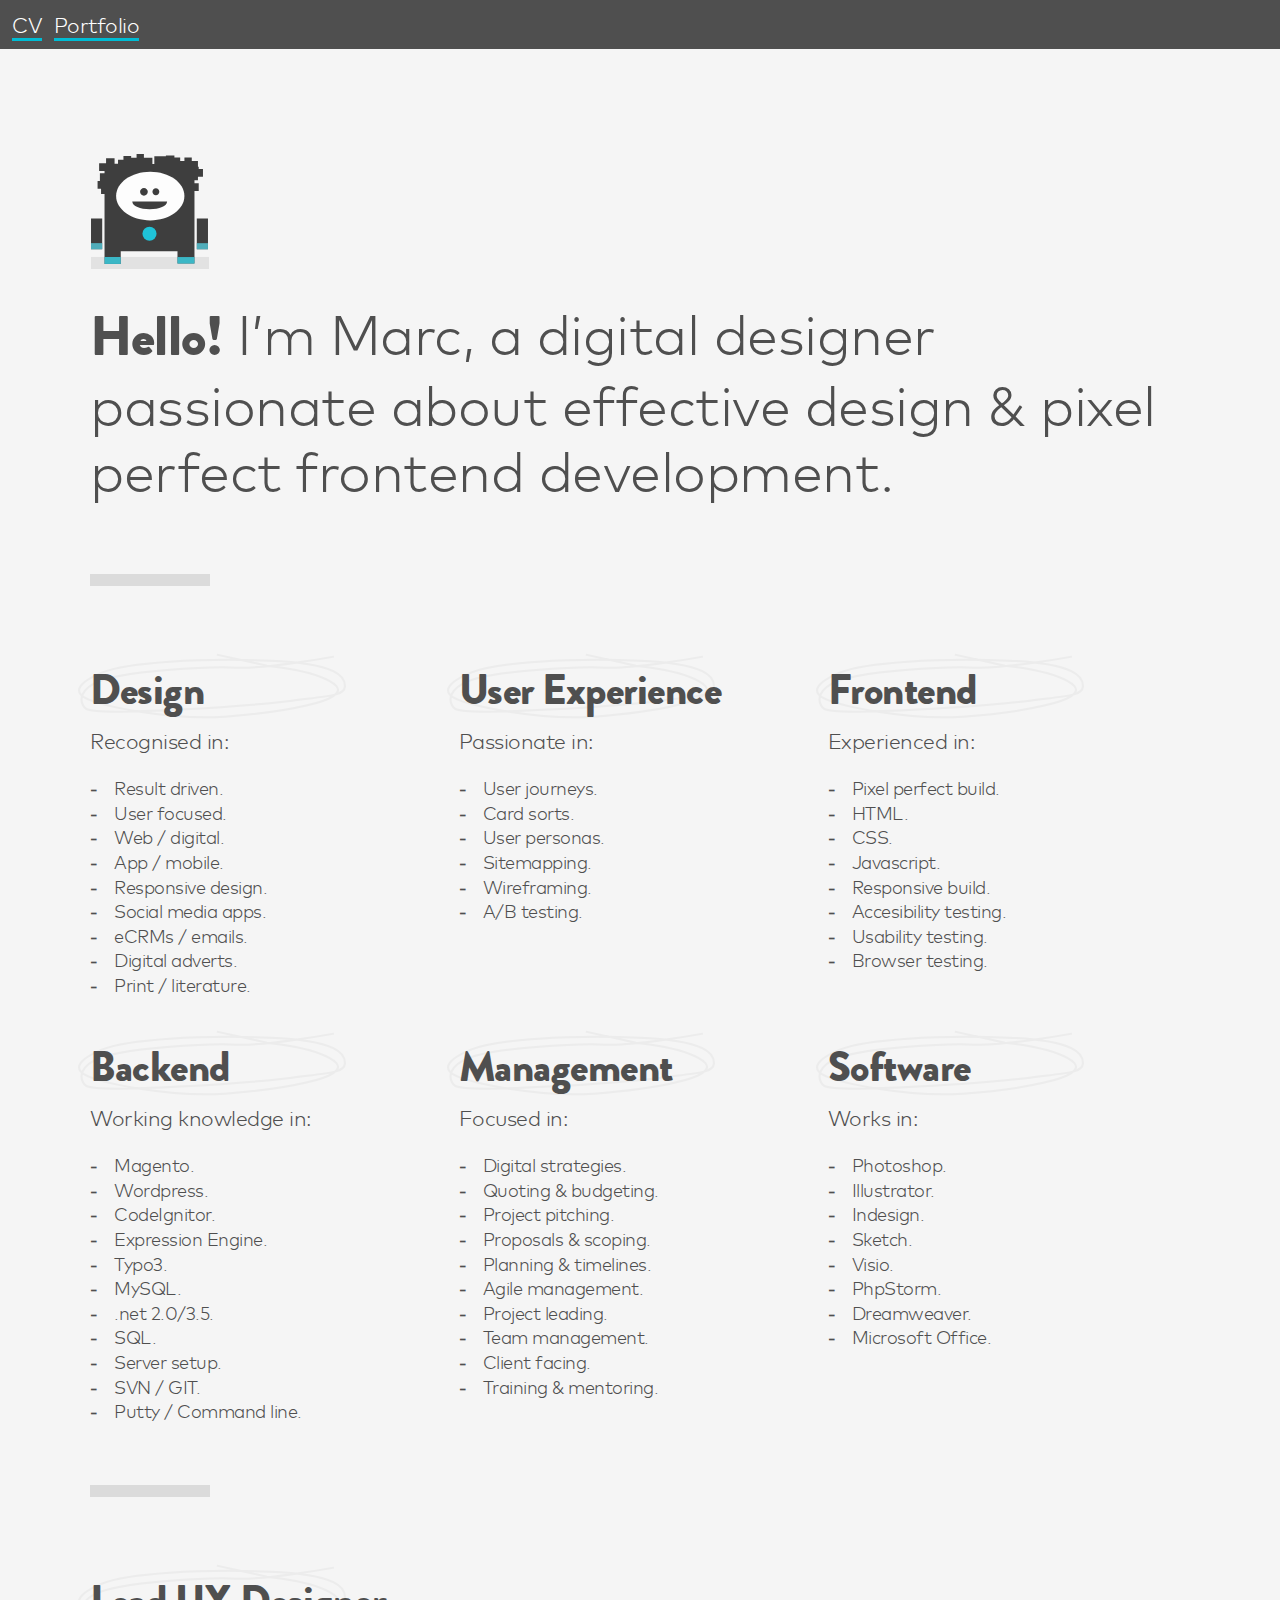
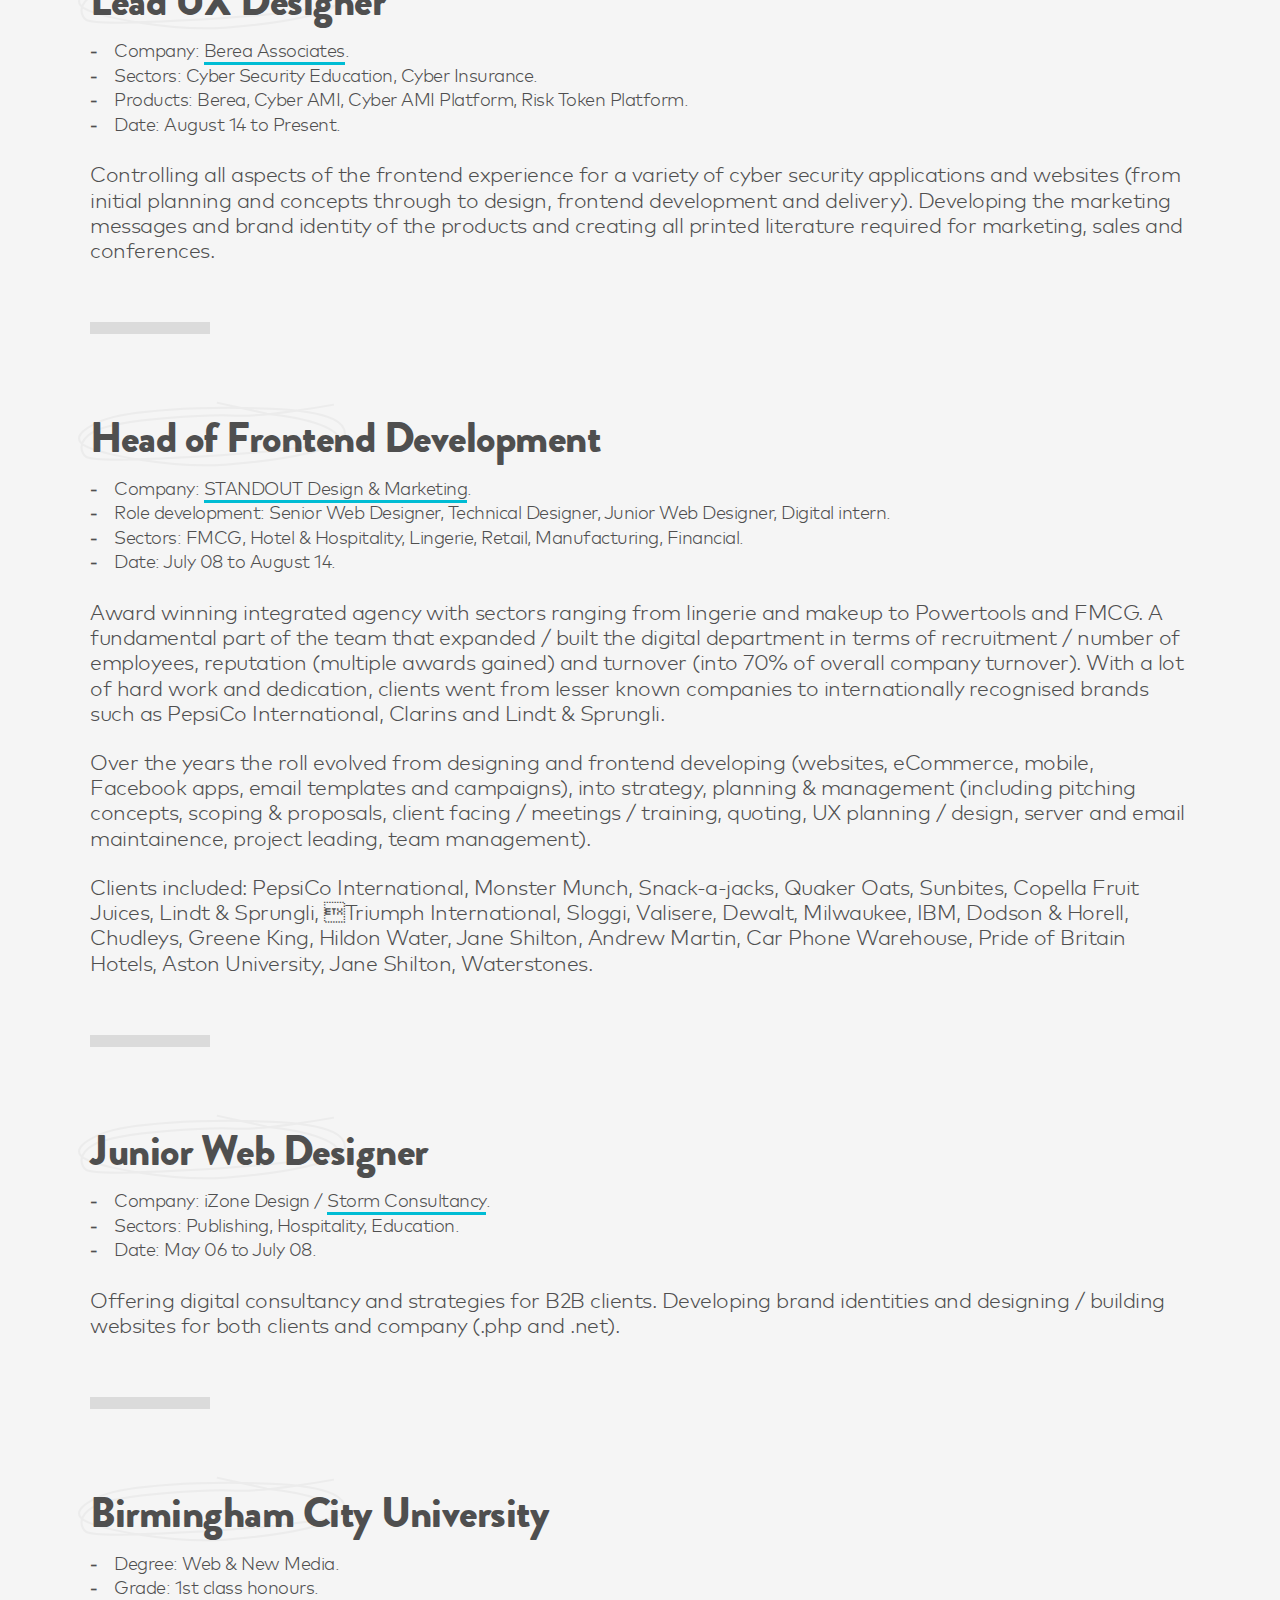
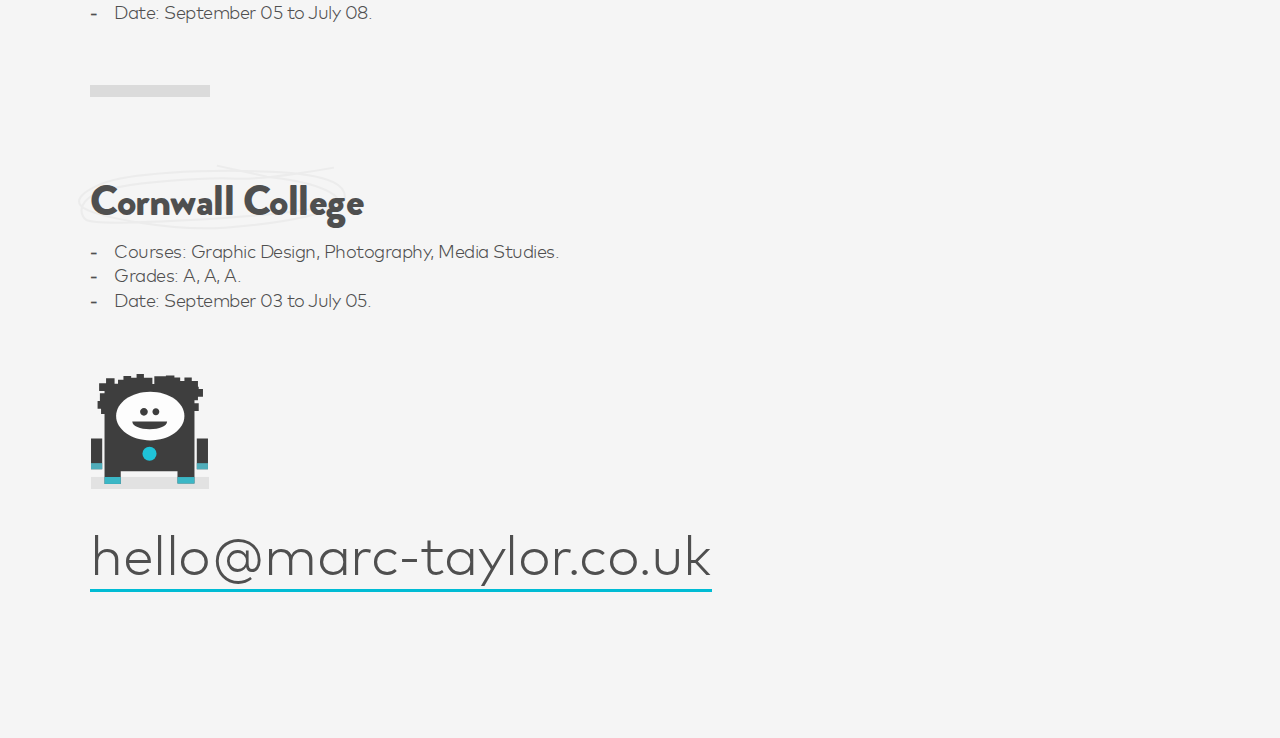
==== index.html @ 3a1df388 "update to styles and copy" ====
<!DOCTYPE html>
<html lang="en">
<head>
  <meta charset="utf-8" />
  <meta name="viewport" content="width=device-width, initial-scale=1" />
  <title>CV - Marc Taylor - Digital Designer</title>
  <meta name="author" content="Marc Taylor">
  <meta name="description" content="Hello! I’m Marc, a digital designer passionate about effective design &amp; pixel perfect frontend development." />
  <meta name="keywords" content="Digital Designer, Web Designer, UX Designer" />

  <meta property="og:type" content="website">
  <meta property="og:title" content="CV">
  <meta property="og:url" content="https://www.marc-taylor.co.uk">
  <meta property="og:site_name" content="Marc Taylor CV">
  <meta property="og:description" content="Hello! I’m Marc, a digital designer passionate about effective design &amp; pixel perfect frontend development.">
  <meta property="og:image" content="https://www.marc-taylor.co.uk/includes/images/icon-logo.svg">
  <link rel="canonical" href="https://www.marc-taylor.co.uk/"
  <link rel="icon" href="includes/images/favicon.png">
  <link href="includes/css/style.css?v002" rel="stylesheet">
</head>
<body>

<header>
  <ul>
    <li><a href="/">CV</a></li>
    <li><a href="/portfolio/">Portfolio</a></li>
  </ul>
</header>
<main>
<section type="intro" icon-type="logo">
  <strong>Hello!</strong> I’m Marc, a digital designer passionate about effective design &amp; pixel perfect frontend development.
</section>

<hr>

<section type="panel" prominence="3">
  <header icon-type="ring">
    <h1>Design</h1>
  </header>
  <p>Recognised in:</p>
  <ul>
    <li>Result driven.</li>
    <li>User focused.</li>
    <li>Web / digital.</li>
    <li>App / mobile.</li>
    <li>Responsive design.</li>
    <li>Social media apps.</li>
    <li>eCRMs / emails.</li>
    <li>Digital adverts.</li>
    <li>Print / literature.</li>
  </ul>
</section>

<section type="panel" prominence="3">
  <header icon-type="ring">
    <h1>User Experience</h1>
  </header>
  <p>Passionate in:</p>
  <ul>
    <li>User journeys.</li>
    <li>Card sorts.</li>
    <li>User personas.</li>
    <li>Sitemapping.</li>
    <li>Wireframing.</li>
    <li>A/B testing.</li>
  </ul>
</section>

<section type="panel" prominence="3">
  <header icon-type="ring">
    <h1>Frontend</h1>
  </header>
  <p>Experienced in:</p>
  <ul>
    <li>Pixel perfect build.</li>
    <li>HTML.</li>
    <li>CSS.</li>
    <li>Javascript.</li>
    <li>Responsive build.</li>
    <li>Accesibility testing.</li>
    <li>Usability testing.</li>
    <li>Browser testing.</li>
  </ul>
</section>

<section type="panel" prominence="3">
  <header icon-type="ring">
    <h1>Backend</h1>
  </header>
  <p>Working knowledge in:</p>
  <ul>
    <li>Magento.</li>
    <li>Wordpress.</li>
    <li>CodeIgnitor.</li>
    <li>Expression Engine.</li>
    <li>Typo3.</li>
    <li>MySQL.</li>
    <li>.net 2.0/3.5.</li>
    <li>SQL.</li>
    <li>Server setup.</li>
    <li>SVN / GIT.</li>
    <li>Putty / Command line.</li>
  </ul>
</section>

<section type="panel" prominence="3">
  <header icon-type="ring">
    <h1>Management</h1>
  </header>
  <p>Focused in:</p>
  <ul>
    <li>Digital strategies.</li>
    <li>Quoting &amp; budgeting.</li>
    <li>Project pitching.</li>
    <li>Proposals &amp; scoping.</li>
    <li>Planning &amp; timelines.</li>
    <li>Agile management.</li>
    <li>Project leading.</li>
    <li>Team management.</li>
    <li>Client facing.</li>
    <li>Training &amp; mentoring.</li>
  </ul>
</section>

<section type="panel" prominence="3">
  <header icon-type="ring">
    <h1>Software</h1>
  </header>
  <p>Works in:</p>
  <ul>
    <li>Photoshop.</li>
    <li>Illustrator.</li>
    <li>Indesign.</li>
    <li>Sketch.</li>
    <li>Visio.</li>
    <li>PhpStorm.</li>
    <li>Dreamweaver.</li>
    <li>Microsoft Office.</li>
  </ul>
</section>

<hr>

<section type="block" print="page-break">
  <header icon-type="ring">
    <h1>Lead UX Designer</h1>
  </header>
  <ul>
    <li>Company: <a href="http://www.berea.eu" target="_blank" rel="nofollow">Berea Associates</a>.</li>
    <li>Sectors: Cyber Security Education, Cyber Insurance.</li>
    <li>Products: Berea, Cyber AMI, Cyber AMI Platform, Risk Token Platform.</li>
    <li>Date: August 14 to Present.</li>
  </ul>
  <p>
    Controlling all aspects of the frontend experience for a variety of cyber security applications and websites
    (from initial planning and concepts through to design, frontend development and delivery). Developing the marketing
    messages and brand identity of the products and creating all printed literature required for marketing, sales
    and conferences.
  </p>
</section>

<hr>

<section type="block">
  <header icon-type="ring">
    <h1>Head of Frontend Development</h1>
  </header>
  <ul>
    <li>Company: <a href="http://www.standoutuk.com" target="_blank" rel="nofollow">STANDOUT Design &amp; Marketing</a>.</li>
    <li>Role development: Senior Web Designer, Technical Designer, Junior Web Designer, Digital intern.</li>
    <li>Sectors: FMCG, Hotel &amp; Hospitality, Lingerie, Retail, Manufacturing, Financial.</li>
    <li>Date: July 08 to August 14.</li>
  </ul>
  <p>
    Award winning integrated agency with sectors ranging from lingerie and makeup to Powertools and FMCG.
    A fundamental part of the team that expanded / built the digital department in terms of recruitment / number of
    employees, reputation (multiple awards gained) and turnover (into 70% of overall company turnover).
    With a lot of hard work and dedication, clients went from lesser known companies to internationally recognised
    brands such as PepsiCo International, Clarins and Lindt &amp; Sprungli.
  </p>
  <p>
    Over the years the roll evolved from designing and frontend developing (websites, eCommerce,
    mobile, Facebook apps, email templates and campaigns), into strategy, planning &amp; management (including
    pitching concepts, scoping &amp; proposals, client facing / meetings / training, quoting, UX planning / design,
    server and email maintainence, project leading, team management).
  </p>
  <p>
    Clients included: PepsiCo International, Monster Munch, Snack-a-jacks, Quaker Oats, Sunbites,
    Copella Fruit Juices,  Lindt &amp; Sprungli, Triumph International, Sloggi, Valisere, Dewalt, Milwaukee,
    IBM, Dodson &amp; Horell, Chudleys, Greene King, Hildon Water, Jane Shilton, Andrew Martin, Car&nbsp;Phone Warehouse,
    Pride of Britain Hotels, Aston University, Jane Shilton, Waterstones.
  </p>
</section>

<hr>

<section type="block">
  <header icon-type="ring">
    <h1>Junior Web Designer</h1>
  </header>
  <ul>
    <li>Company: iZone Design / <a href="http://www.stormconsultancy.co.uk" target="_blank" rel="nofollow">Storm Consultancy</a>.</li>
    <li>Sectors: Publishing, Hospitality, Education.</li>
    <li>Date: May 06 to July 08.</li>
  </ul>
  <p>
    Offering digital consultancy and strategies for B2B clients. Developing brand identities
    and designing / building websites for both clients and company (.php and .net).
  </p>
</section>

<hr>

<section type="block">
  <header icon-type="ring">
    <h1>Birmingham City University</h1>
  </header>
  <ul>
    <li>Degree: Web &amp; New Media.</li>
    <li>Grade: 1st class honours.</li>
    <li>Date: September 05 to July 08.</li>
  </ul>
</section>

<hr>

<section type="block">
  <header icon-type="ring">
    <h1>Cornwall College</h1>
  </header>
  <ul>
    <li>Courses: Graphic Design, Photography, Media Studies.</li>
    <li>Grades:  A, A, A.</li>
    <li>Date: September 03 to July 05.</li>
  </ul>
</section>

<footer icon-type="logo">
  <ul>
    <li><a href="mailto:hello@marc-taylor.co.uk?subject=Hello">hello@marc-taylor.co.uk</a></li>
  </ul>
</footer>

</main>
</body>
</html>
---- includes/css/style.css ----
/*fonts*/
@font-face {
  font-family: 'mt001';
  src: url('../fonts/mt001-webfont.eot');
  src: url('../fonts/mt001-webfont.eot?#iefix') format('embedded-opentype'),
  url('../fonts/mt001-webfont.woff2') format('woff2'),
  url('../fonts/mt001-webfont.woff') format('woff'),
  url('../fonts/mt001-webfont.ttf') format('truetype'),
  url('../fonts/mt001-webfont.svg#ef_001regular') format('svg');
  font-weight: normal;
  font-style: normal;
}
@font-face {
  font-family: 'mt002';
  src: url('../fonts/mt002-webfont.eot');
  src: url('../fonts/mt002-webfont.eot?#iefix') format('embedded-opentype'),
  url('../fonts/mt002-webfont.woff2') format('woff2'),
  url('../fonts/mt002-webfont.woff') format('woff'),
  url('../fonts/mt002-webfont.ttf') format('truetype'),
  url('../fonts/mt002-webfont.svg#ef_001regular') format('svg');
  font-weight: normal;
  font-style: normal;
}


/*generic*/
  * {
    padding: 0;
    margin: 0;
    box-sizing: border-box;
    line-height: 120%;
  }
  body {
    font-size: 21px;
    background: #f5f5f5;
    color: #4f4f4f;
    margin: 0 auto;
    font-family: 'mt001';
    letter-spacing: -0.5px;
    line-height: 1.2;
  }
  h1, strong {
    font-family: 'mt002';
    font-weight: normal;
  }
/*structure*/
  body > header {
    background-color: #4f4f4f;
    width: 100%;
    position: fixed;
    top: 0;
    padding: 12px;
  }
  body > header ul {
    list-style: none;
  }
  body > header > ul > li {
    display: inline-block;
    padding-right: 6px;
  }
  body > header > ul > li a {
    color: #fff;
  }
  main {
    margin: 12% auto 12% auto;
    max-width: 1500px;
    padding-left: 90px;
    padding-right: 72px;
  }
  [type="intro"], footer {
    font-size: 75px;
    display: block;
  }
  [type="intro"] {
    padding-bottom: 36px;
  }
  footer ul {
    list-style: none;
  }
  section p, section ul {
    padding-bottom: 24px;
  }
  section ul {
    list-style: none;
    font-size: 18px;
  }
  section li {
    padding: 0 0 3px 24px;
  }
  section li:before {
    content: "-";
    color: #4f4f4f;
    font-weight: 700;
    text-indent: -24px;
    display: inline-block;
  }
  section header h1 {
    margin-bottom: 12px;
  }
  [type="block"] {
    max-width: 1100px;
    display: block;
    margin-bottom: 36px;
  }
  [type="panel"] {
    display: inline-block;
    vertical-align: top;
    margin-right: 18px;
  }
  [type="panel"] picture {
    padding: 12px;
    background: rgba(255,255,255,0.34);
    display: block;
    margin-bottom: 18px;
  }
  [type="panel"] picture img {
    max-width: 100%;
  }
  a {
    color: #4f4f4f;
    text-decoration: none;
    border-bottom: 3px solid #00bcd4;
  }
  hr {
    content: "";
    display: block;
    width: 120px;
    height: 12px;
    background: #dbdbdb;
    margin-top: 36px;
    margin-bottom: 60px;
    border: 0;
  }
/*icons*/
  [icon-type="logo"]::before {
    background: url('../images/icon-logo.svg') 0% 50% / 100% 100% no-repeat;
    content: "";
    display: block;
    width: 120px;
    height: 115px;
    margin-bottom: 30px;
  }
  [icon-type="ring"]::before {
    background: url('../images/icon-ring.svg') 0% 50% / 100% 100% no-repeat;
    content: "";
    display: block;
    width: 280px;
    height: 76px;
    margin-bottom: -56px;
    margin-left: -20px;
    opacity: 0.34;
    position: relative;
    z-index: -1;
  }
  [prominence="2"] {
    width: calc(49% - 18px);
  }
  [prominence="3"] {
    width: calc(32.5% - 18px);
  }
/*responsive*/
  @media only screen and (max-width: 1500px) {
    [type="intro"], footer {
      font-size: 55px;
    }
  }
  @media only screen and (max-width: 1200px) {
    [prominence="3"] {
      width: calc(49% - 18px);
    }
  }
  @media only screen and (max-width: 850px) {
    body {
      font-size: 18px;
    }
    [prominence="2"],
    [prominence="3"] {
      width: 100%;
    }
    [type="intro"], footer, section header h1 {
      font-size: 36px;
    }
    [type="panel"] {
      margin-right: 0px;
    }
  }
  @media only screen and (max-width: 480px) {
    main {
      padding-left: 15px;
      padding-right: 15px;
      padding-top: 15%;
    }
    body, section ul, footer ul {
      font-size: 15px;
    }
    [type="intro"], footer, section header h1 {
      font-size: 21px;
    }
    hr {
      margin-top: 0px;
      margin-bottom: 36px;
    }
  }
/*print*/
  @media only print {
    body {
      font-size: 12px;
    }
    body > header {
      display: none;
    }
    [type="intro"], footer {
      font-size: 27px;
      display: block;
    }
    [type="intro"] {
      padding-bottom: 15px;
    }
    section header h1 {
      margin-bottom: 6px;
    }
    section p, section ul {
      margin-bottom: 6px;
      padding-bottom: 0px;
      font-size: 12px;
    }
    hr {
      display: block;
      width: 60px;
      height: 6px;
      margin-top: 6px;
      margin-bottom: 12px;
    }
    [type="panel"] {
      width: calc(32.5% - 18px);
    }
    [type="block"] {
      padding-bottom: 6px;
      margin: 0px;
    }
    section {
      padding: 0px;
      margin: 0px;
    }
    [icon-type="logo"]::before {
      width: 60px;
      height: 57px;
      margin-bottom: 15px;
    }
    [icon-type="ring"]::before {
      width: 120px;
      height: 35px;
      margin-bottom: -26px;
      margin-left: -10px;
    }
    [print="page-break"] {
      page-break-after: always;
    }
  }
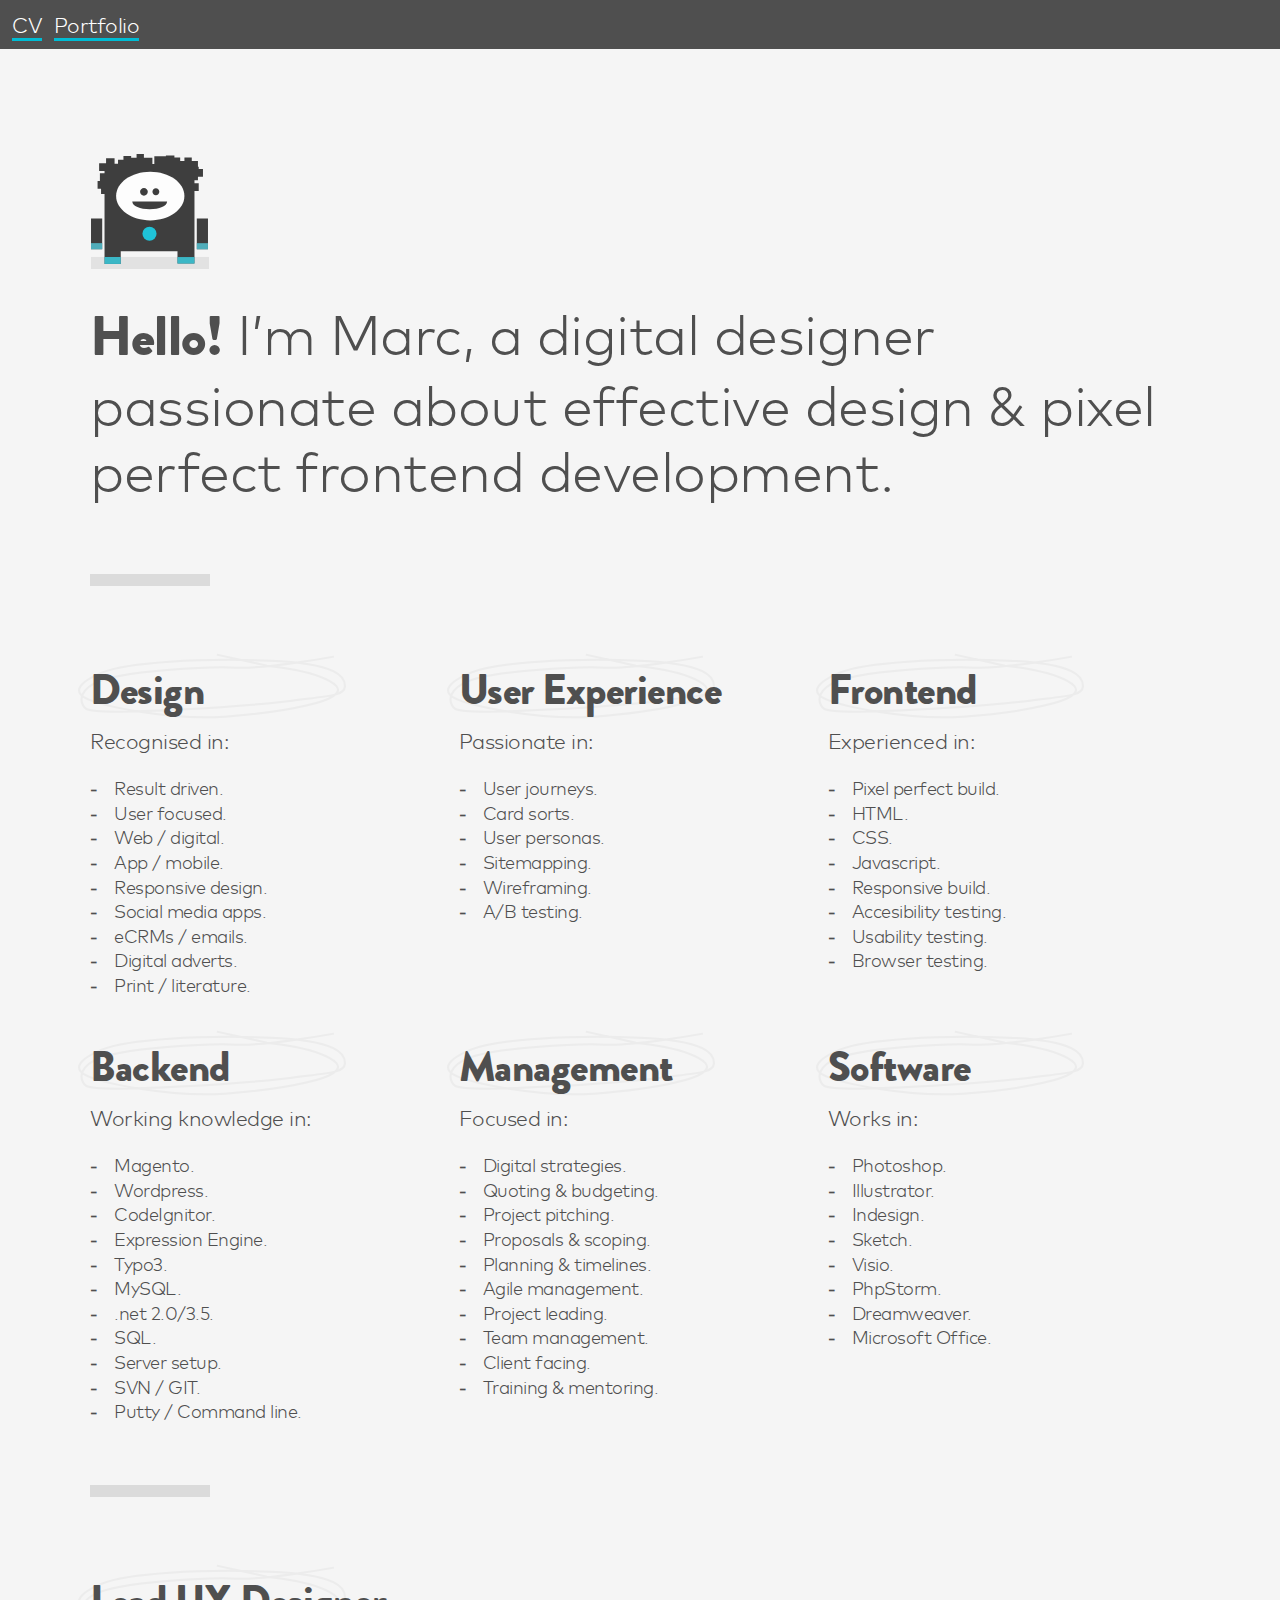
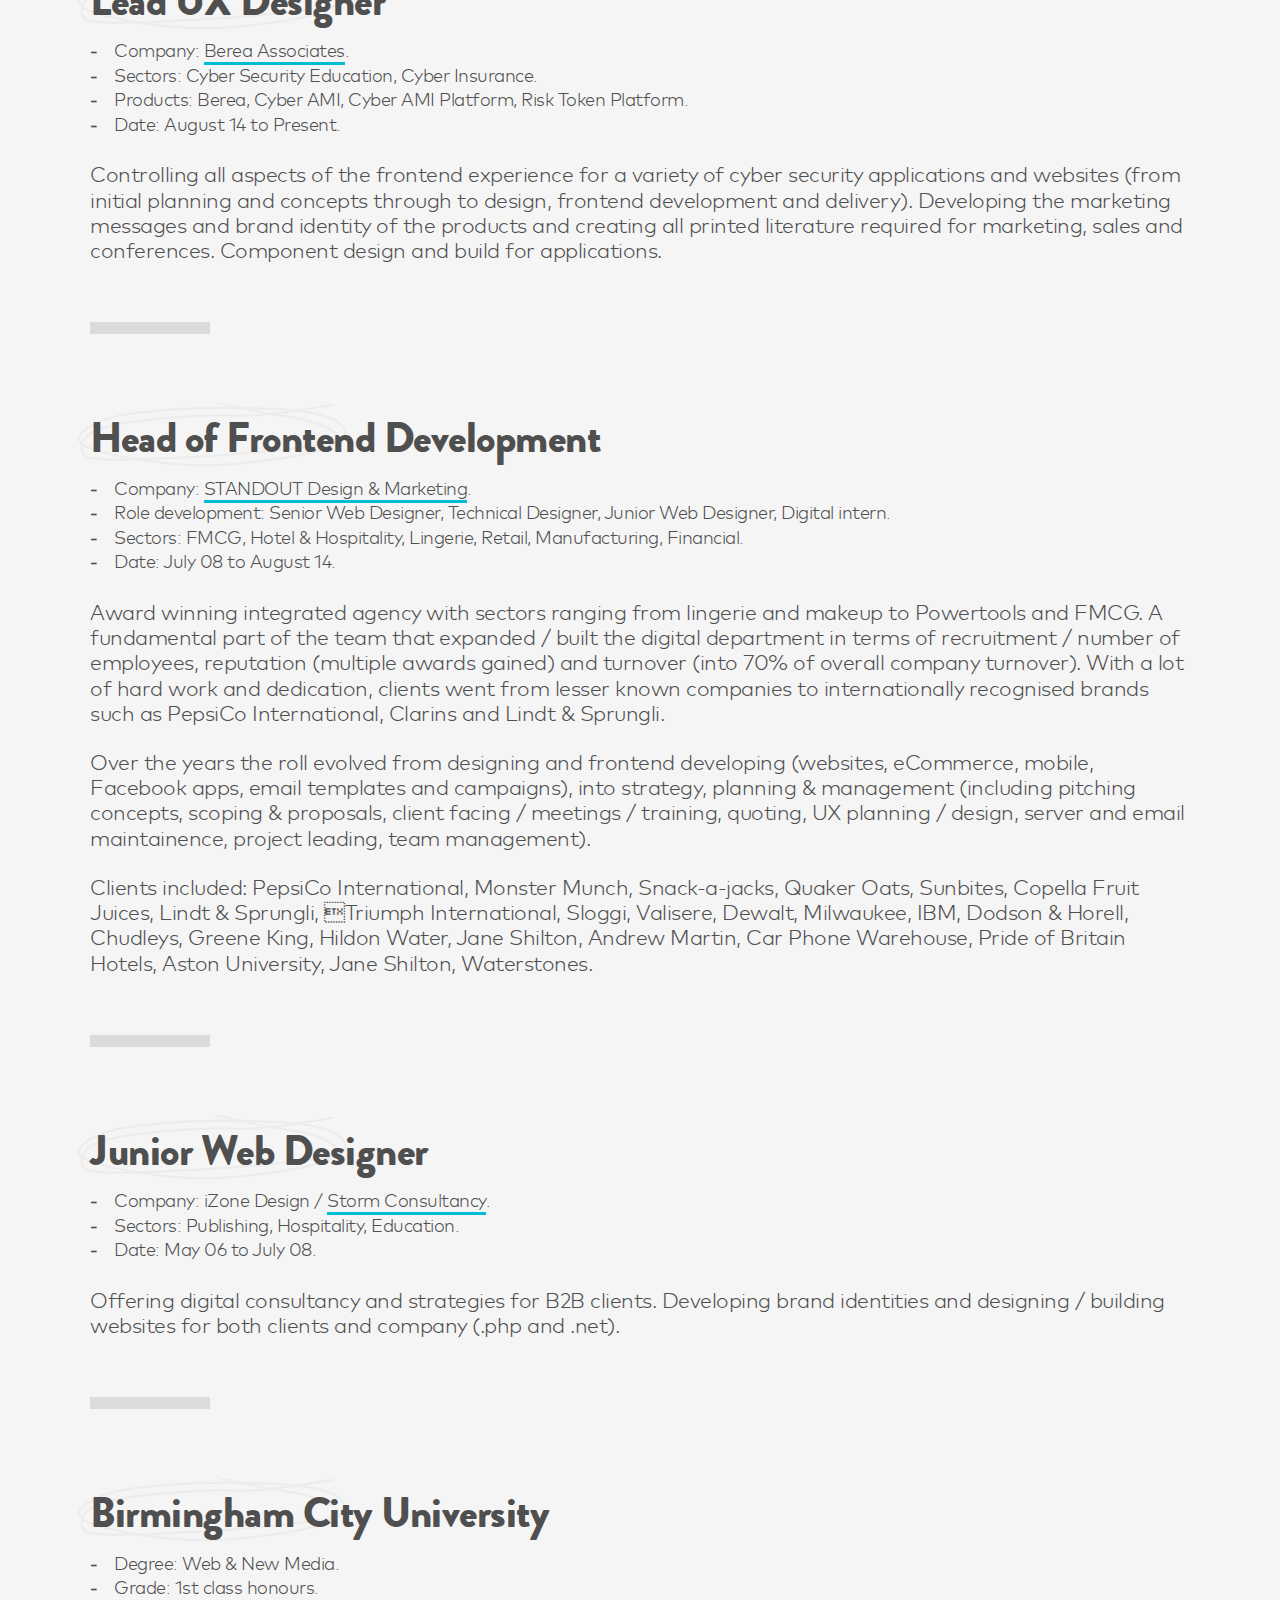
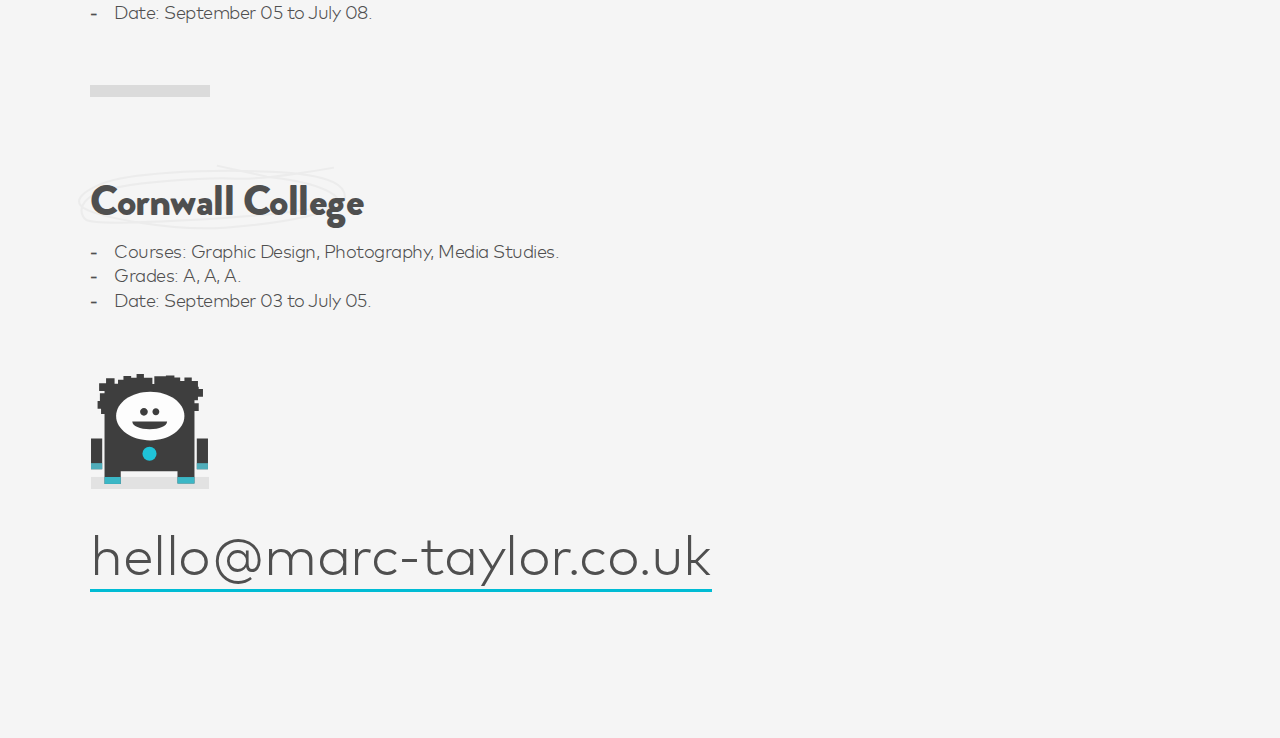
==== commit 75353b3b: "update styles" ====
--- a/index.html
+++ b/index.html
@@ -16,7 +16,7 @@
   <meta property="og:image" content="https://www.marc-taylor.co.uk/includes/images/icon-logo.svg">
   <link rel="canonical" href="https://www.marc-taylor.co.uk/"
   <link rel="icon" href="includes/images/favicon.png">
-  <link href="includes/css/style.css?v002" rel="stylesheet">
+  <link href="includes/css/style.css?v003" rel="stylesheet">
 </head>
 <body>
 
@@ -155,7 +155,7 @@
     Controlling all aspects of the frontend experience for a variety of cyber security applications and websites
     (from initial planning and concepts through to design, frontend development and delivery). Developing the marketing
     messages and brand identity of the products and creating all printed literature required for marketing, sales
-    and conferences.
+    and conferences. Component design and build for applications.
   </p>
 </section>
 
--- a/includes/css/style.css
+++ b/includes/css/style.css
@@ -183,11 +183,15 @@
     [type="panel"] {
       margin-right: 0px;
     }
+    main {
+      padding-left: 12%;
+      padding-right: 12%;
+    }
   }
   @media only screen and (max-width: 480px) {
     main {
-      padding-left: 15px;
-      padding-right: 15px;
+     /* padding-left: 15px;
+      padding-right: 15px;*/
       padding-top: 15%;
     }
     body, section ul, footer ul {
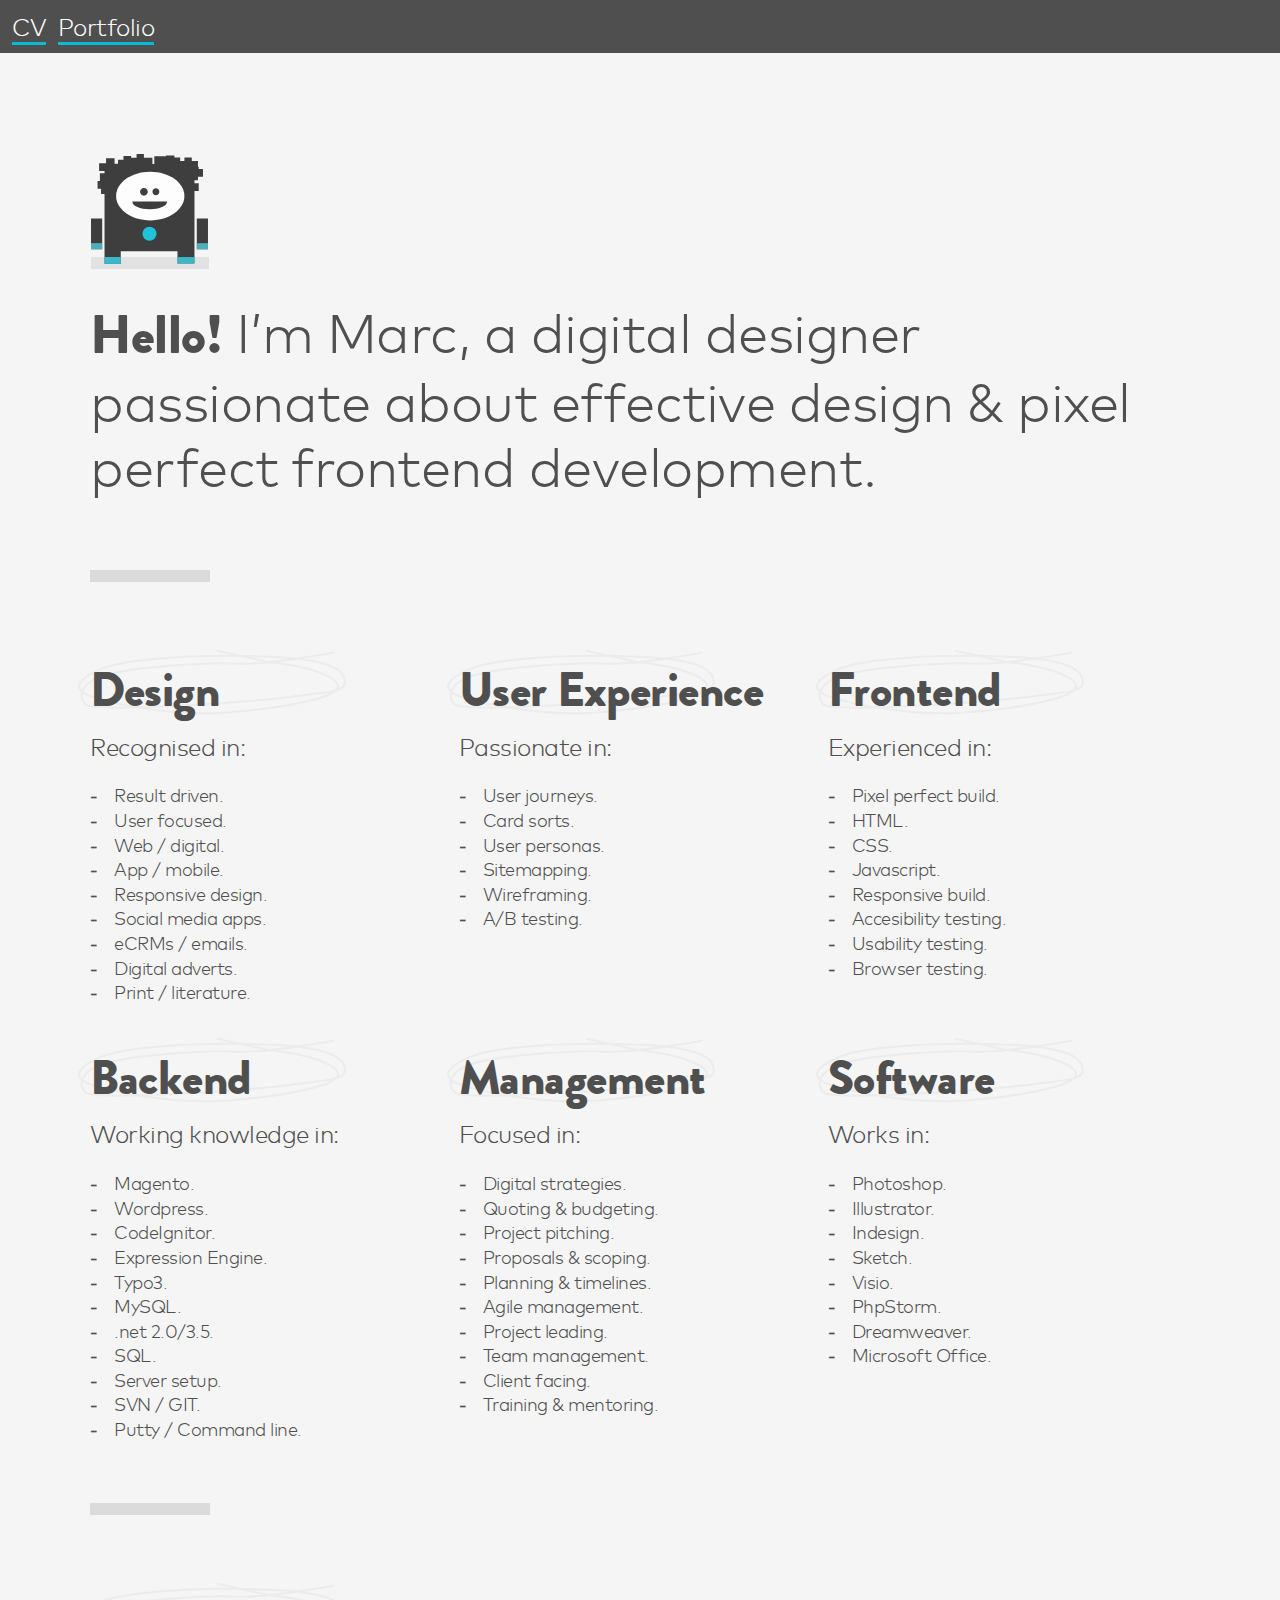
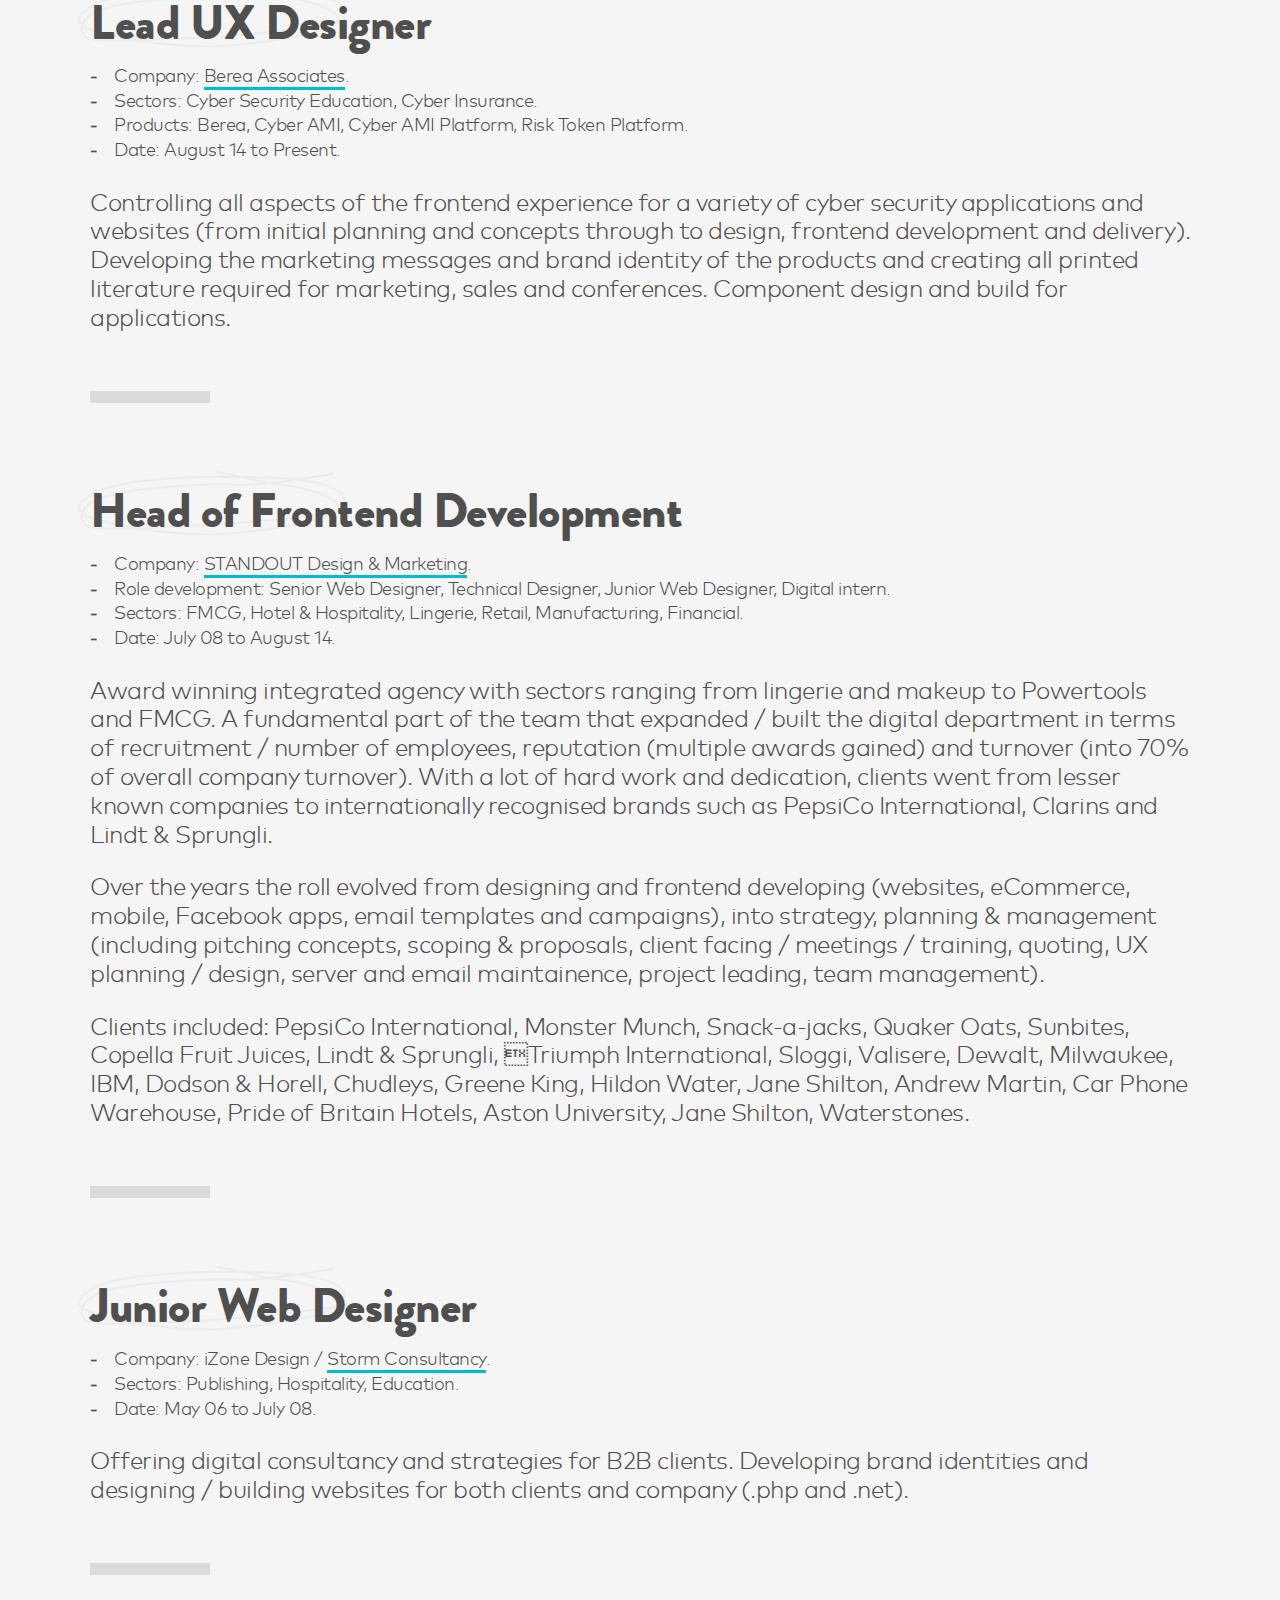
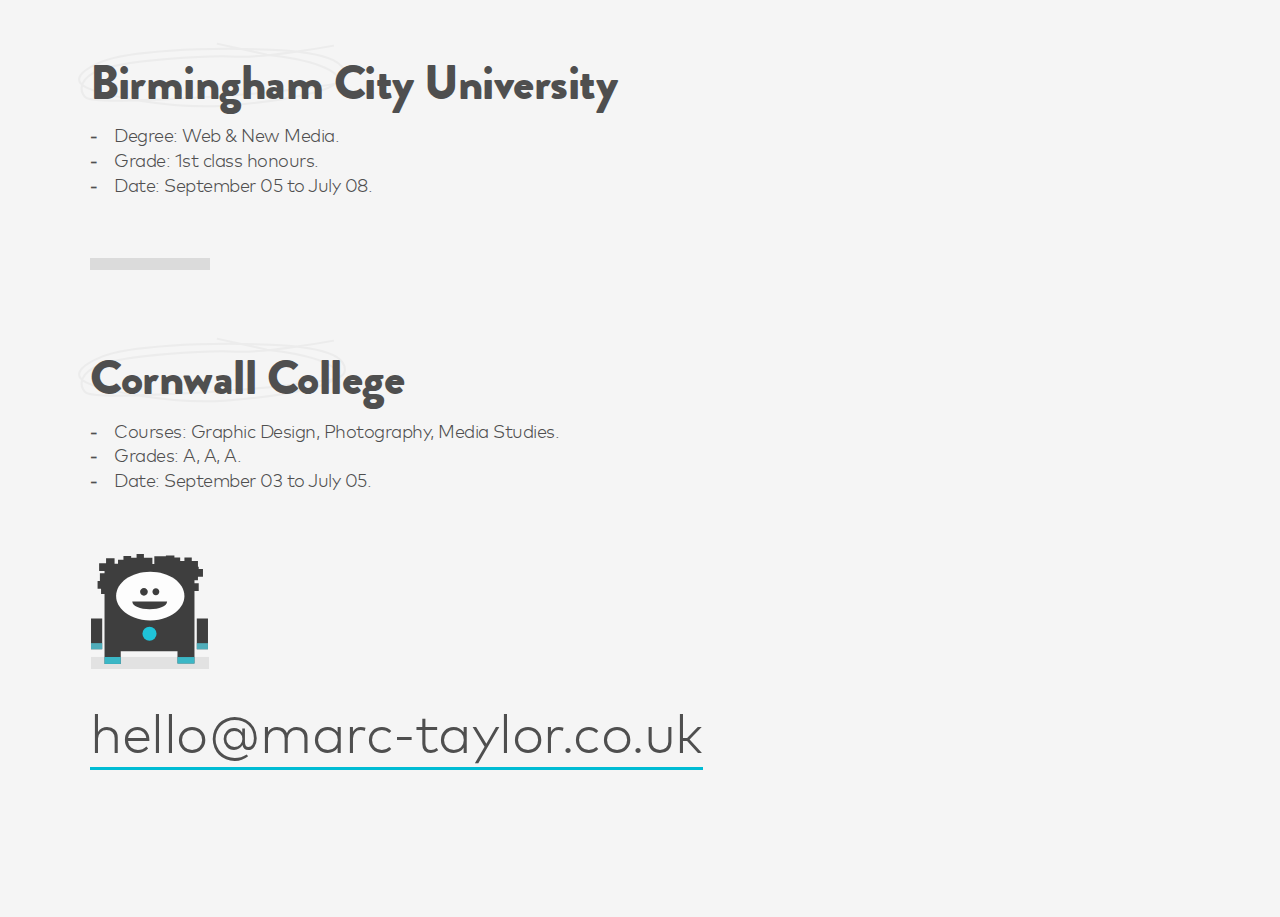
==== commit 65cabce8: "style updates" ====
--- a/index.html
+++ b/index.html
@@ -16,7 +16,7 @@
   <meta property="og:image" content="https://www.marc-taylor.co.uk/includes/images/icon-logo.svg">
   <link rel="canonical" href="https://www.marc-taylor.co.uk/"
   <link rel="icon" href="includes/images/favicon.png">
-  <link href="includes/css/style.css?v003" rel="stylesheet">
+  <link href="includes/css/style.css?v004" rel="stylesheet">
 </head>
 <body>
 
--- a/includes/css/style.css
+++ b/includes/css/style.css
@@ -30,8 +30,10 @@
     box-sizing: border-box;
     line-height: 120%;
   }
+  html {
+    font-size: 24px;
+  }
   body {
-    font-size: 21px;
     background: #f5f5f5;
     color: #4f4f4f;
     margin: 0 auto;
@@ -49,69 +51,69 @@
     width: 100%;
     position: fixed;
     top: 0;
-    padding: 12px;
+    padding: 0.5rem;
   }
   body > header ul {
     list-style: none;
   }
   body > header > ul > li {
     display: inline-block;
-    padding-right: 6px;
+    padding-right: 0.25rem;
   }
   body > header > ul > li a {
     color: #fff;
   }
   main {
     margin: 12% auto 12% auto;
-    max-width: 1500px;
-    padding-left: 90px;
-    padding-right: 72px;
+    max-width: 62.5rem;
+    padding-left: 3.75rem;
+    padding-right: 3rem;
   }
   [type="intro"], footer {
-    font-size: 75px;
+    font-size: 3.125rem;
     display: block;
   }
   [type="intro"] {
-    padding-bottom: 36px;
+    padding-bottom: 1.5rem;
   }
   footer ul {
     list-style: none;
   }
   section p, section ul {
-    padding-bottom: 24px;
+    padding-bottom: 1rem;
   }
   section ul {
     list-style: none;
-    font-size: 18px;
+    font-size: 0.75rem;
   }
   section li {
-    padding: 0 0 3px 24px;
+    padding: 0 0  0.125rem 1rem;
   }
   section li:before {
     content: "-";
     color: #4f4f4f;
     font-weight: 700;
-    text-indent: -24px;
+    text-indent: -1rem;
     display: inline-block;
   }
   section header h1 {
-    margin-bottom: 12px;
+    margin-bottom: 0.5rem;
   }
   [type="block"] {
-    max-width: 1100px;
-    display: block;
-    margin-bottom: 36px;
+    max-width: 46rem;
+    display: block;
+    margin-bottom: 1.5rem;
   }
   [type="panel"] {
     display: inline-block;
     vertical-align: top;
-    margin-right: 18px;
+    margin-right: 0.75rem;
   }
   [type="panel"] picture {
     padding: 12px;
     background: rgba(255,255,255,0.34);
     display: block;
-    margin-bottom: 18px;
+    margin-bottom: 0.75rem;
   }
   [type="panel"] picture img {
     max-width: 100%;
@@ -124,11 +126,11 @@
   hr {
     content: "";
     display: block;
-    width: 120px;
-    height: 12px;
+    width: 5rem;
+    height: 0.5rem;
     background: #dbdbdb;
-    margin-top: 36px;
-    margin-bottom: 60px;
+    margin-top: 1.5rem;
+    margin-bottom: 2.5rem;
     border: 0;
   }
 /*icons*/
@@ -136,49 +138,49 @@
     background: url('../images/icon-logo.svg') 0% 50% / 100% 100% no-repeat;
     content: "";
     display: block;
-    width: 120px;
-    height: 115px;
-    margin-bottom: 30px;
+    width: 5rem;
+    height: 4.792rem;
+    margin-bottom: 1.25rem;
   }
   [icon-type="ring"]::before {
     background: url('../images/icon-ring.svg') 0% 50% / 100% 100% no-repeat;
     content: "";
     display: block;
-    width: 280px;
-    height: 76px;
-    margin-bottom: -56px;
-    margin-left: -20px;
+    width: 11.67rem;
+    height: 3.167rem;
+    margin-bottom: -2.333rem;
+    margin-left: -0.8333rem;
     opacity: 0.34;
     position: relative;
     z-index: -1;
   }
   [prominence="2"] {
-    width: calc(49% - 18px);
+    width: calc(49% - 0.75rem);
   }
   [prominence="3"] {
-    width: calc(32.5% - 18px);
+    width: calc(32.5% - 0.75rem);
   }
 /*responsive*/
   @media only screen and (max-width: 1500px) {
     [type="intro"], footer {
-      font-size: 55px;
+      font-size: 2.25rem;
     }
   }
   @media only screen and (max-width: 1200px) {
     [prominence="3"] {
-      width: calc(49% - 18px);
+      width: calc(49% - 0.75rem);
     }
   }
   @media only screen and (max-width: 850px) {
-    body {
-      font-size: 18px;
+    body, section ul {
+      font-size: 0.75rem;
     }
     [prominence="2"],
     [prominence="3"] {
       width: 100%;
     }
     [type="intro"], footer, section header h1 {
-      font-size: 36px;
+      font-size: 1.5rem;
     }
     [type="panel"] {
       margin-right: 0px;
@@ -190,19 +192,17 @@
   }
   @media only screen and (max-width: 480px) {
     main {
-     /* padding-left: 15px;
-      padding-right: 15px;*/
       padding-top: 15%;
     }
     body, section ul, footer ul {
-      font-size: 15px;
+      font-size: 0.625rem;
     }
     [type="intro"], footer, section header h1 {
-      font-size: 21px;
+      font-size: 0.875rem;
     }
     hr {
       margin-top: 0px;
-      margin-bottom: 36px;
+      margin-bottom: 1.5rem;
     }
   }
 /*print*/
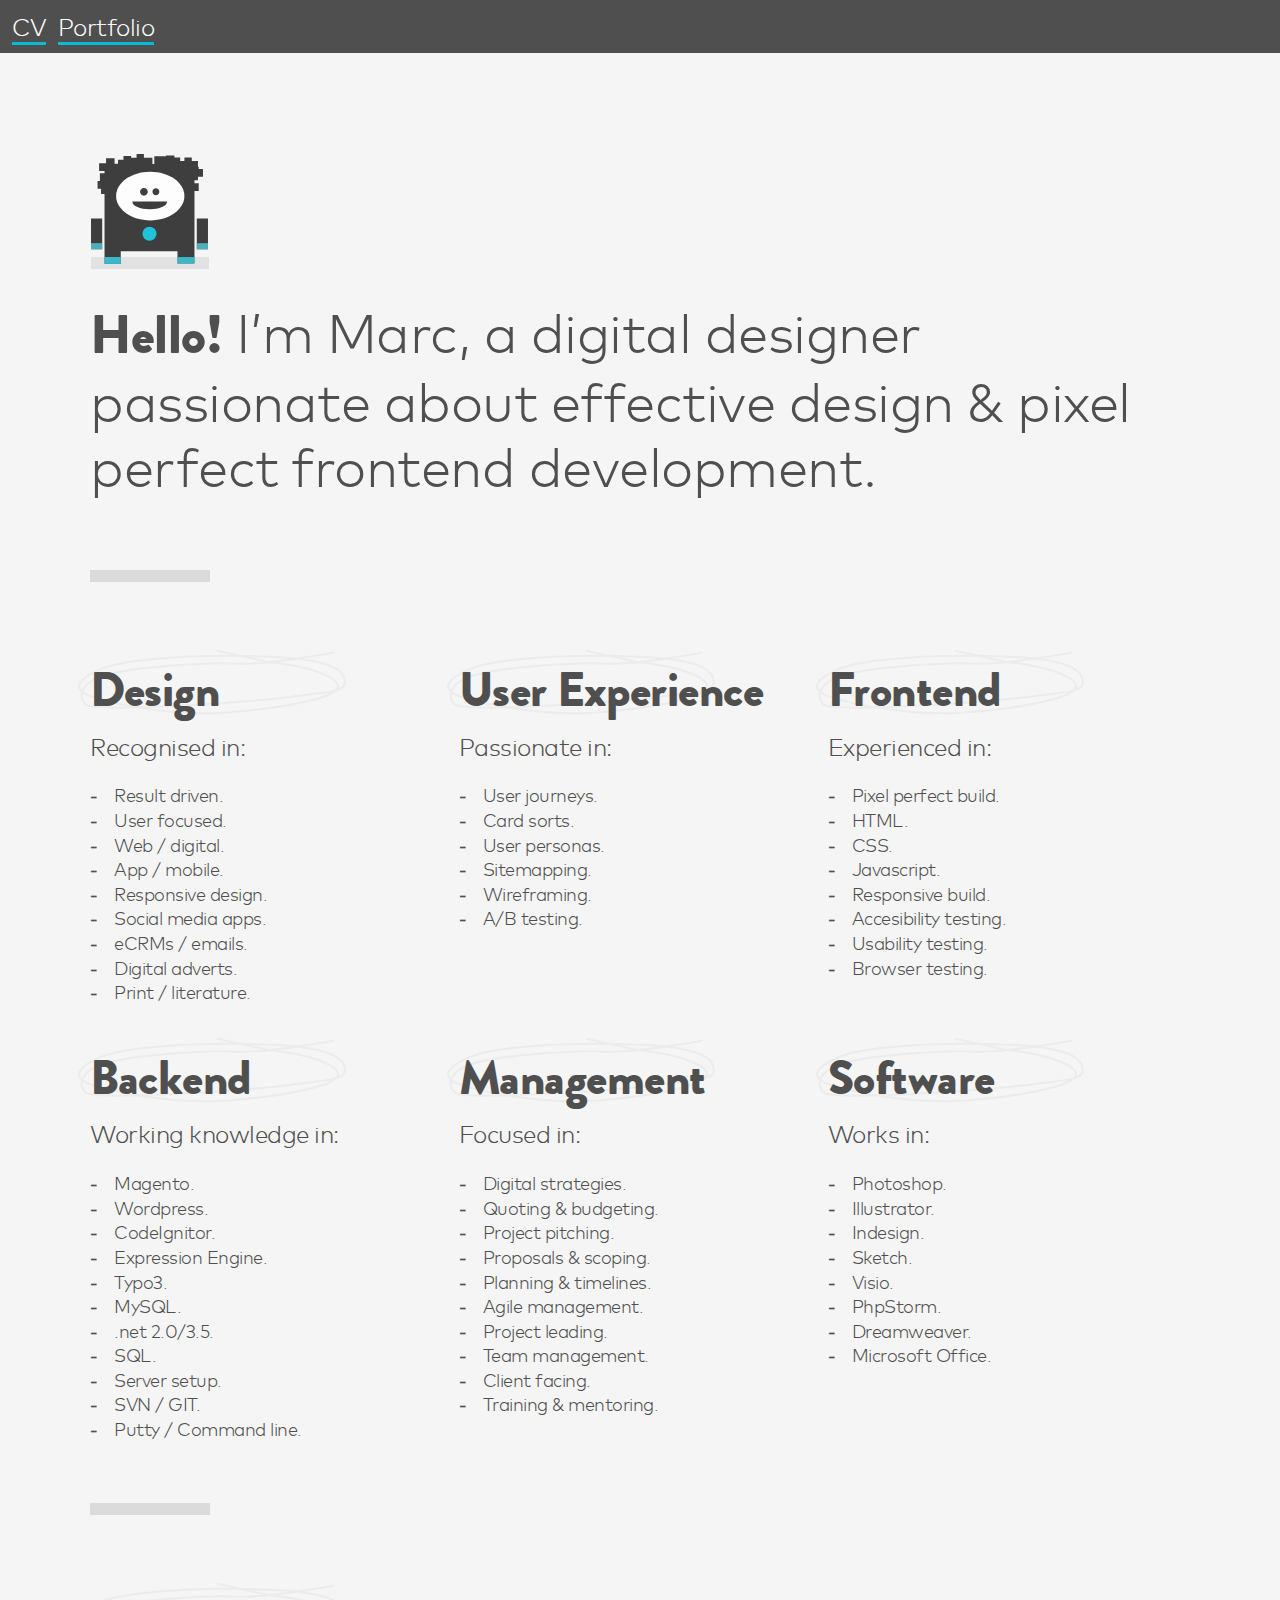
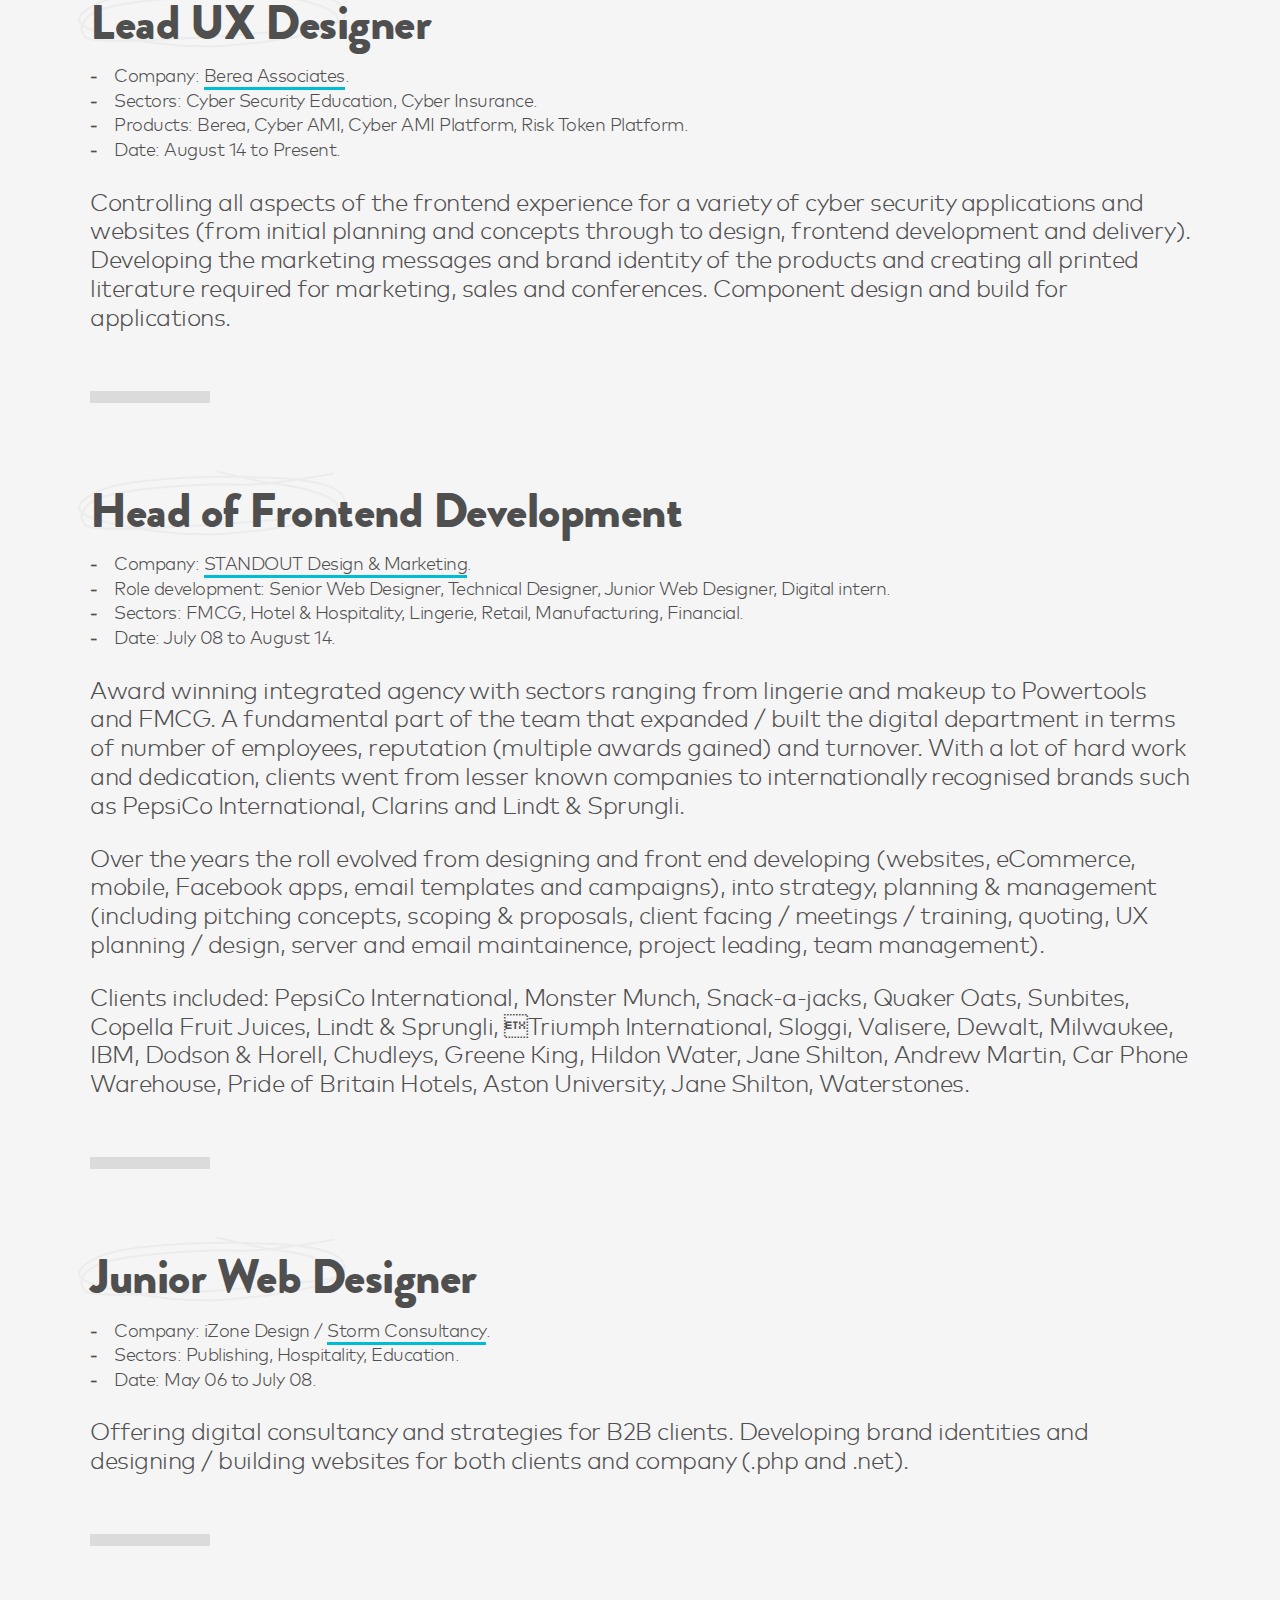
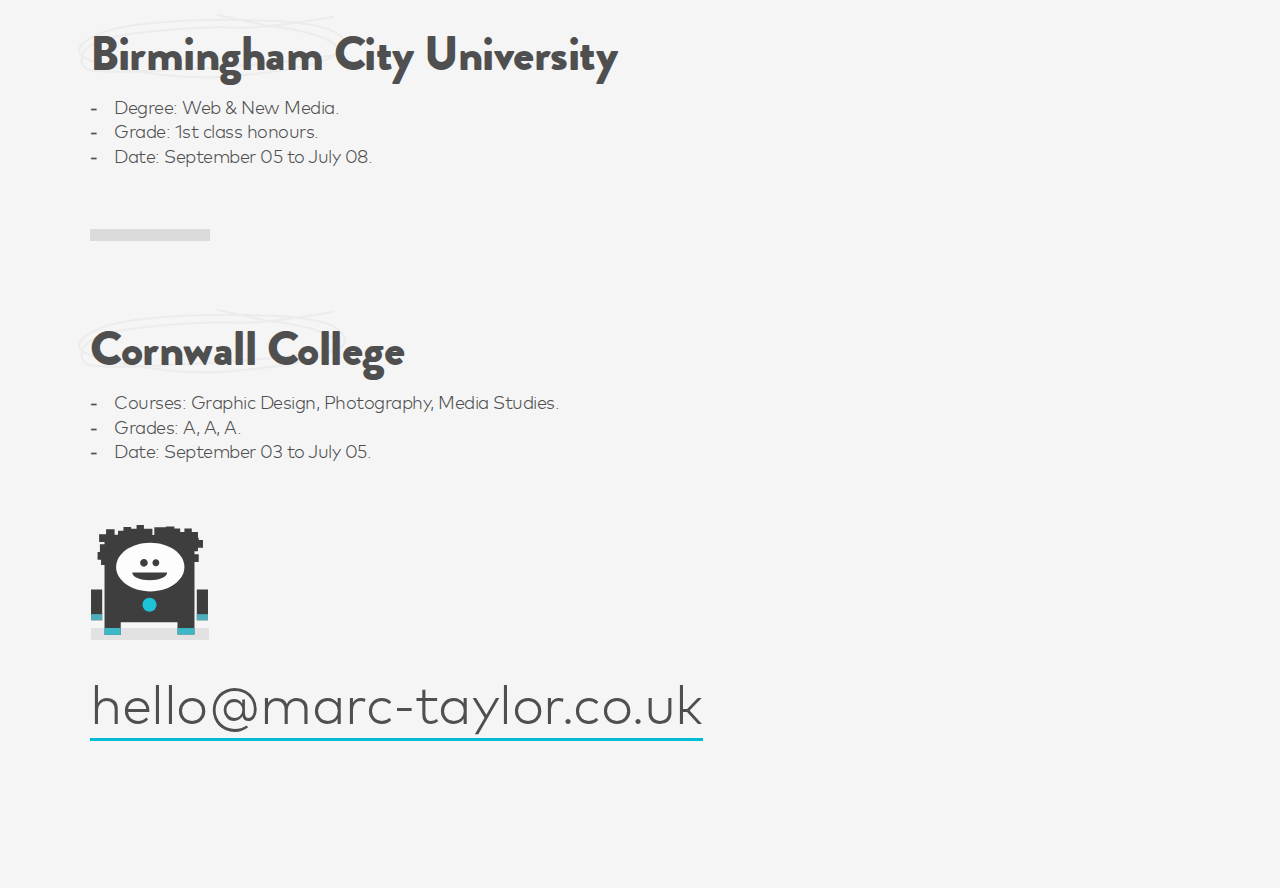
==== commit 1d3cd8b8: "tweek wording" ====
--- a/index.html
+++ b/index.html
@@ -173,13 +173,13 @@
   </ul>
   <p>
     Award winning integrated agency with sectors ranging from lingerie and makeup to Powertools and FMCG.
-    A fundamental part of the team that expanded / built the digital department in terms of recruitment / number of
-    employees, reputation (multiple awards gained) and turnover (into 70% of overall company turnover).
-    With a lot of hard work and dedication, clients went from lesser known companies to internationally recognised
-    brands such as PepsiCo International, Clarins and Lindt &amp; Sprungli.
-  </p>
-  <p>
-    Over the years the roll evolved from designing and frontend developing (websites, eCommerce,
+    A fundamental part of the team that expanded / built the digital department in terms of number of
+    employees, reputation (multiple awards gained) and turnover. With a lot of hard work and dedication, clients went
+    from lesser known companies to internationally recognised brands such as PepsiCo International, Clarins and
+    Lindt &amp; Sprungli.
+  </p>
+  <p>
+    Over the years the roll evolved from designing and front end developing (websites, eCommerce,
     mobile, Facebook apps, email templates and campaigns), into strategy, planning &amp; management (including
     pitching concepts, scoping &amp; proposals, client facing / meetings / training, quoting, UX planning / design,
     server and email maintainence, project leading, team management).
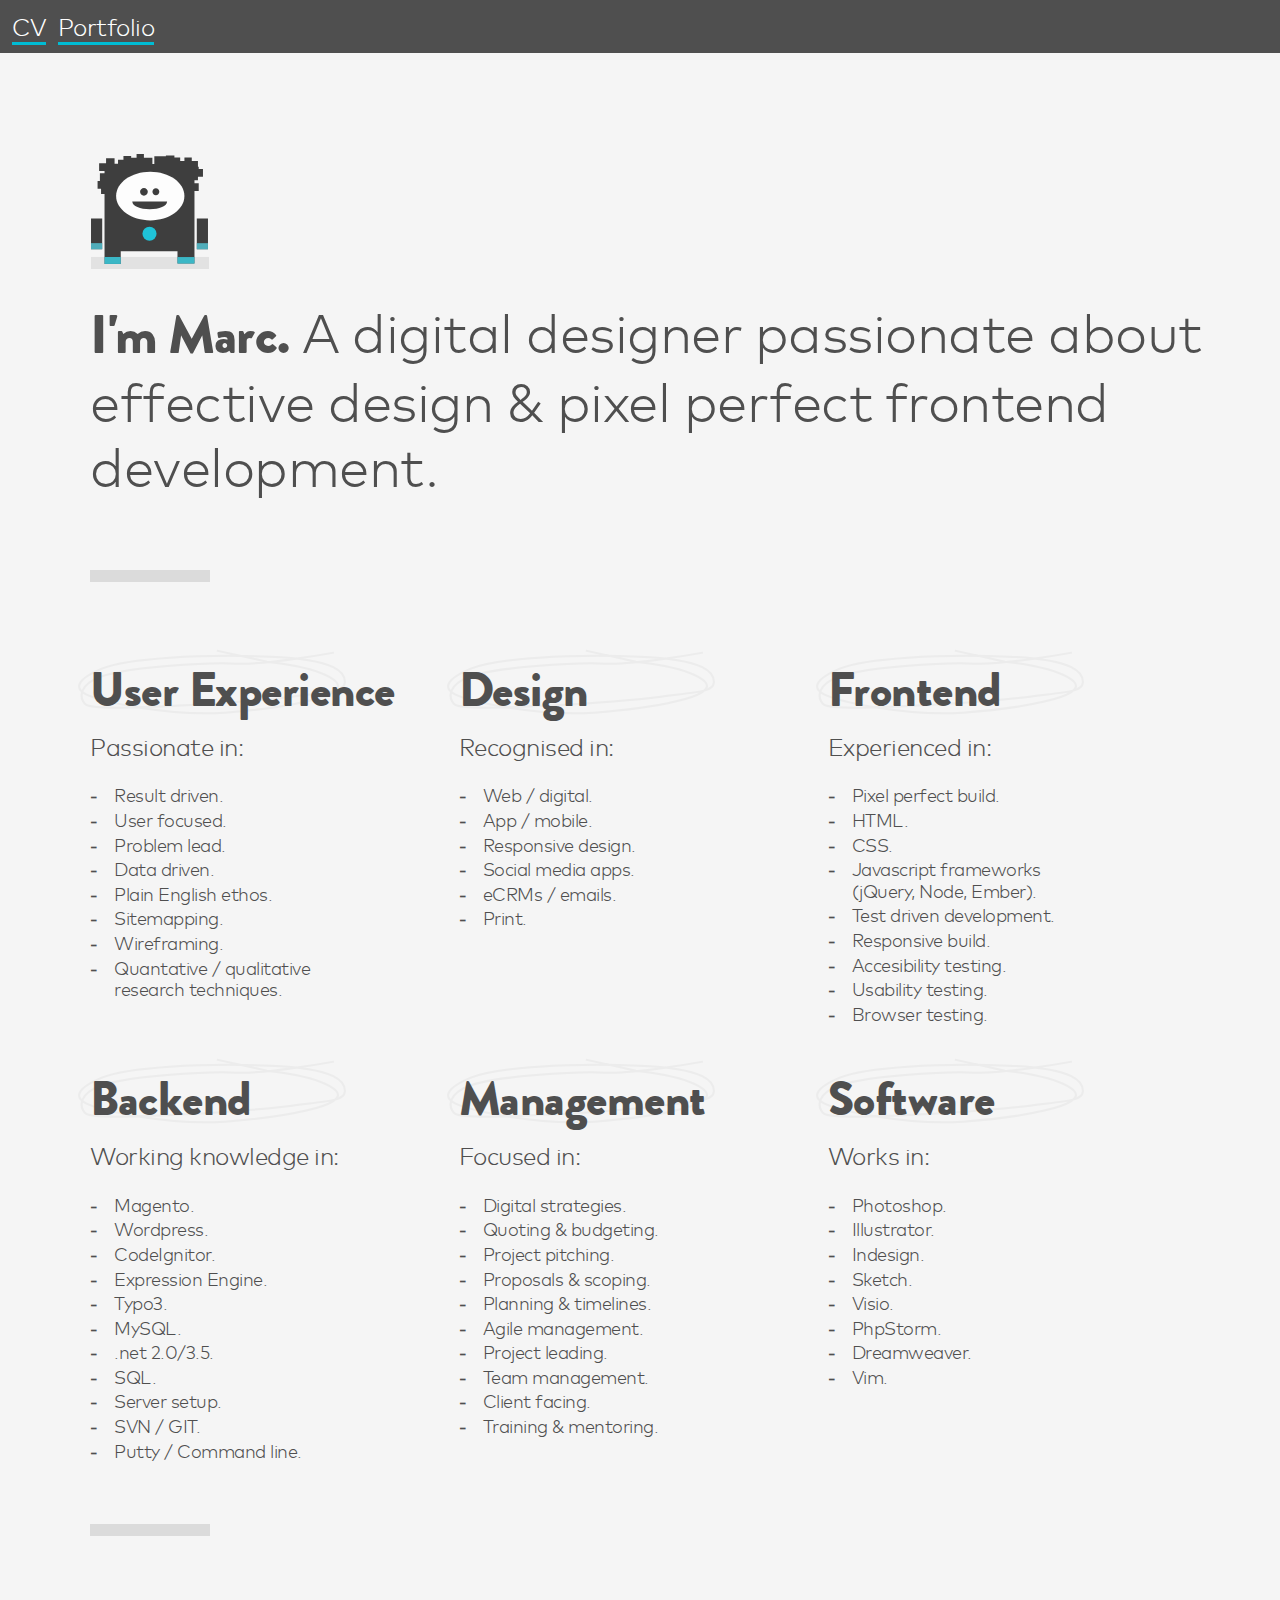
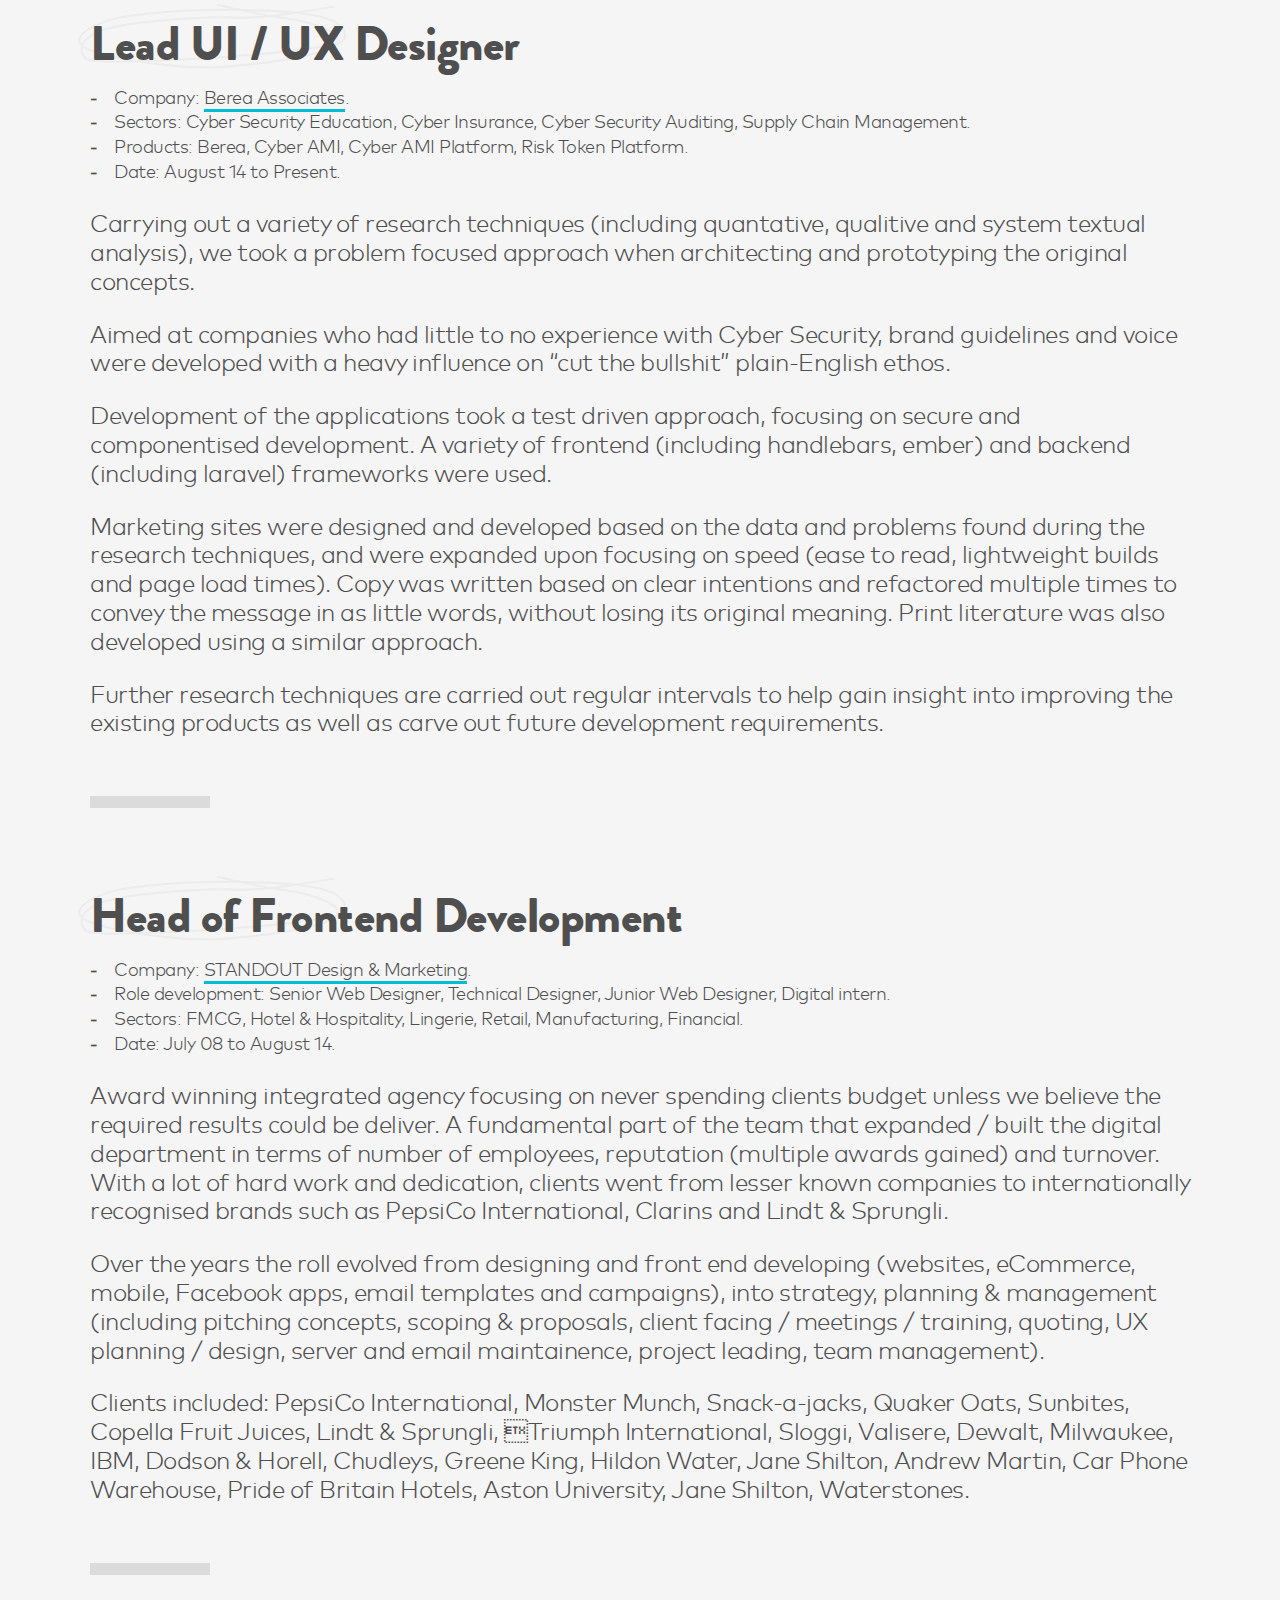
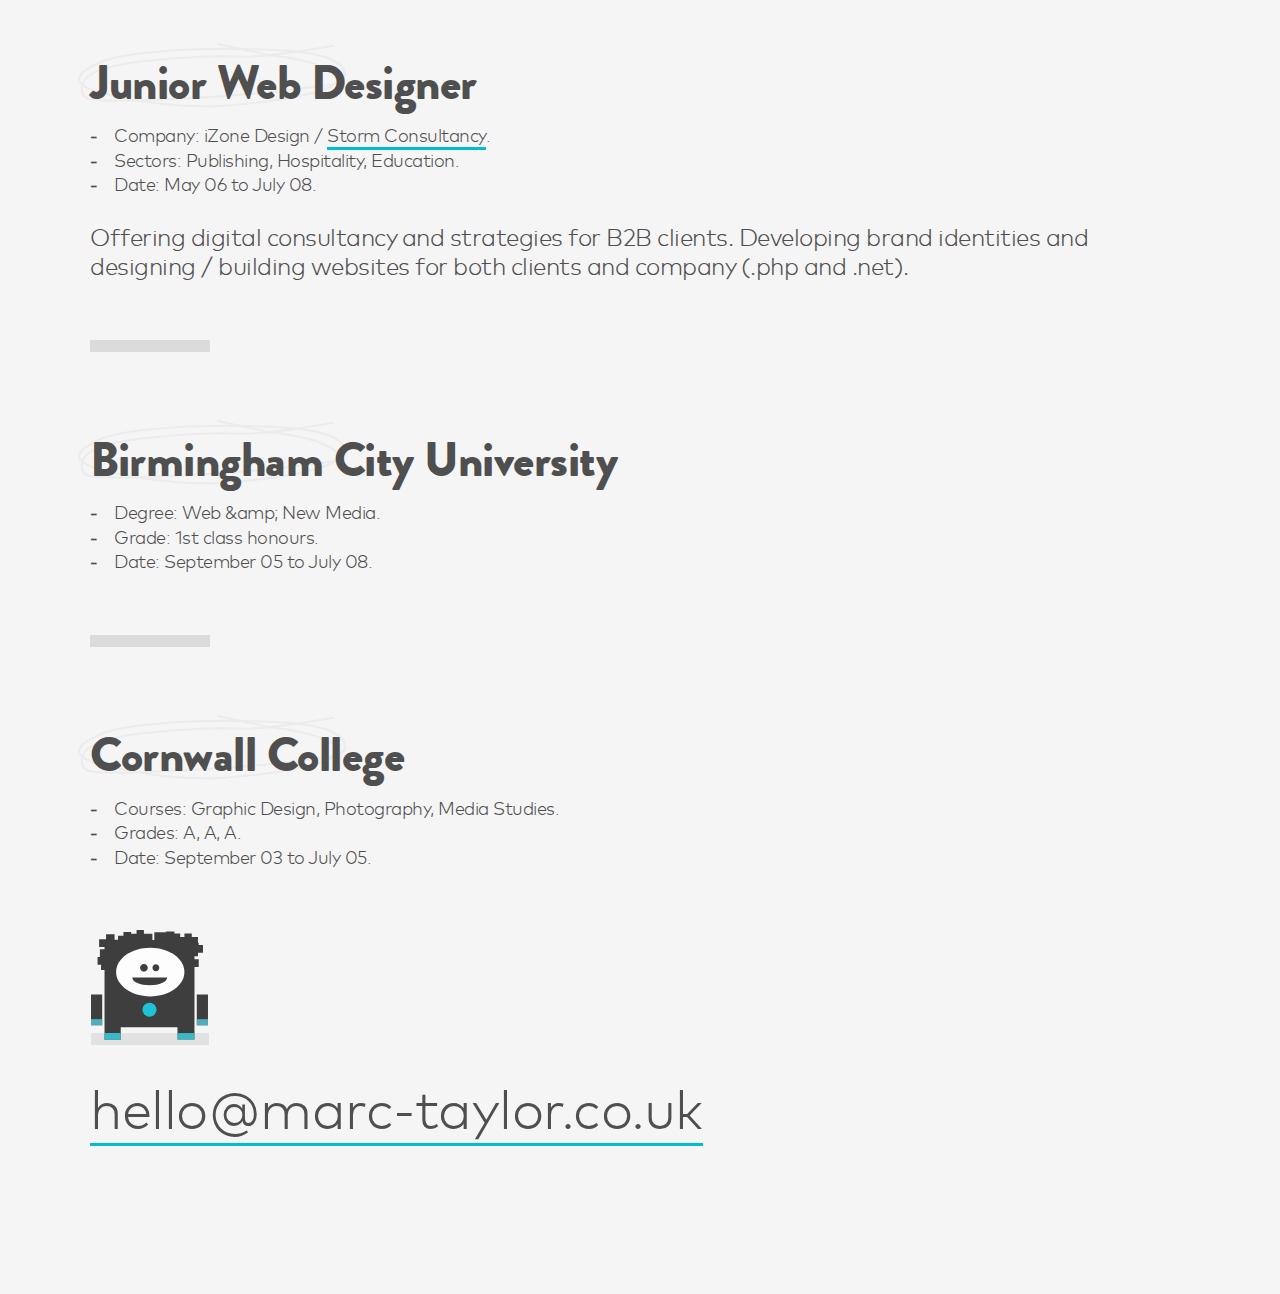
==== commit 8f8c4dcc: "Update copy and skills" ====
--- a/index.html
+++ b/index.html
@@ -12,7 +12,7 @@
   <meta property="og:title" content="CV">
   <meta property="og:url" content="https://www.marc-taylor.co.uk">
   <meta property="og:site_name" content="Marc Taylor CV">
-  <meta property="og:description" content="Hello! I’m Marc, a digital designer passionate about effective design &amp; pixel perfect frontend development.">
+  <meta property="og:description" content="Hello! I’m Marc, a digital designer passionate about effective design & pixel perfect frontend development.">
   <meta property="og:image" content="https://www.marc-taylor.co.uk/includes/images/icon-logo.svg">
   <link rel="canonical" href="https://www.marc-taylor.co.uk/"
   <link rel="icon" href="includes/images/favicon.png">
@@ -28,41 +28,40 @@
 </header>
 <main>
 <section type="intro" icon-type="logo">
-  <strong>Hello!</strong> I’m Marc, a digital designer passionate about effective design &amp; pixel perfect frontend development.
-</section>
-
-<hr>
-
-<section type="panel" prominence="3">
-  <header icon-type="ring">
-    <h1>Design</h1>
-  </header>
-  <p>Recognised in:</p>
+  <strong>I'm Marc.</strong> A digital designer passionate about effective design &amp; pixel perfect frontend development.
+</section>
+
+<hr>
+
+<section type="panel" prominence="3">
+  <header icon-type="ring">
+    <h1>User Experience</h1>
+  </header>
+  <p>Passionate in:</p>
   <ul>
     <li>Result driven.</li>
     <li>User focused.</li>
+    <li>Problem lead.</li>
+    <li>Data driven.</li>
+    <li>Plain English ethos.</li>
+    <li>Sitemapping.</li>
+    <li>Wireframing.</li>
+    <li>Quantative / qualitative<br />research techniques.</li>
+  </ul>
+</section>
+
+<section type="panel" prominence="3">
+  <header icon-type="ring">
+    <h1>Design</h1>
+  </header>
+  <p>Recognised in:</p>
+  <ul>
     <li>Web / digital.</li>
     <li>App / mobile.</li>
     <li>Responsive design.</li>
     <li>Social media apps.</li>
     <li>eCRMs / emails.</li>
-    <li>Digital adverts.</li>
-    <li>Print / literature.</li>
-  </ul>
-</section>
-
-<section type="panel" prominence="3">
-  <header icon-type="ring">
-    <h1>User Experience</h1>
-  </header>
-  <p>Passionate in:</p>
-  <ul>
-    <li>User journeys.</li>
-    <li>Card sorts.</li>
-    <li>User personas.</li>
-    <li>Sitemapping.</li>
-    <li>Wireframing.</li>
-    <li>A/B testing.</li>
+    <li>Print.</li>
   </ul>
 </section>
 
@@ -75,7 +74,9 @@
     <li>Pixel perfect build.</li>
     <li>HTML.</li>
     <li>CSS.</li>
-    <li>Javascript.</li>
+    <li>Javascript frameworks<br />
+      (jQuery, Node, Ember).</li>
+    <li>Test driven development.</li>
     <li>Responsive build.</li>
     <li>Accesibility testing.</li>
     <li>Usability testing.</li>
@@ -135,7 +136,7 @@
     <li>Visio.</li>
     <li>PhpStorm.</li>
     <li>Dreamweaver.</li>
-    <li>Microsoft Office.</li>
+    <li>Vim.</li>
   </ul>
 </section>
 
@@ -143,19 +144,35 @@
 
 <section type="block" print="page-break">
   <header icon-type="ring">
-    <h1>Lead UX Designer</h1>
-  </header>
-  <ul>
-    <li>Company: <a href="http://www.berea.eu" target="_blank" rel="nofollow">Berea Associates</a>.</li>
-    <li>Sectors: Cyber Security Education, Cyber Insurance.</li>
+    <h1>Lead UI / UX Designer</h1>
+  </header>
+  <ul>
+    <li>Company: <a href="http://www.cyber-ami.com" target="_blank" rel="nofollow">Berea Associates</a>.</li>
+    <li>Sectors: Cyber Security Education, Cyber Insurance, Cyber Security Auditing, Supply Chain Management.</li>
     <li>Products: Berea, Cyber AMI, Cyber AMI Platform, Risk Token Platform.</li>
     <li>Date: August 14 to Present.</li>
   </ul>
   <p>
-    Controlling all aspects of the frontend experience for a variety of cyber security applications and websites
-    (from initial planning and concepts through to design, frontend development and delivery). Developing the marketing
-    messages and brand identity of the products and creating all printed literature required for marketing, sales
-    and conferences. Component design and build for applications.
+    Carrying out a variety of research techniques (including quantative, qualitive and system textual analysis),
+    we took a problem focused approach when architecting and prototyping the original concepts.
+  </p>
+  <p>
+    Aimed at companies who had little to no experience with Cyber Security, brand guidelines and voice were
+    developed with a heavy influence on “cut the bullshit” plain-English ethos.
+  </p>
+  <p>
+    Development of the applications took a test driven approach, focusing on secure and componentised development.
+    A variety of frontend (including handlebars, ember) and backend (including laravel) frameworks were used.
+  </p>
+  <p>
+    Marketing sites were designed and developed based on the data and problems found during the research techniques,
+    and were expanded upon focusing on speed (ease to read, lightweight builds and page load times). Copy was written
+    based on clear intentions and refactored multiple times to convey the message in as little words, without losing its
+    original meaning. Print literature was also developed using a similar approach.
+  </p>
+  <p>
+    Further research techniques are carried out regular intervals to help gain insight into improving the existing products
+    as well as carve out future development requirements.
   </p>
 </section>
 
@@ -172,7 +189,7 @@
     <li>Date: July 08 to August 14.</li>
   </ul>
   <p>
-    Award winning integrated agency with sectors ranging from lingerie and makeup to Powertools and FMCG.
+    Award winning integrated agency focusing on never spending clients budget unless we believe the required results could be deliver.
     A fundamental part of the team that expanded / built the digital department in terms of number of
     employees, reputation (multiple awards gained) and turnover. With a lot of hard work and dedication, clients went
     from lesser known companies to internationally recognised brands such as PepsiCo International, Clarins and
@@ -216,7 +233,7 @@
     <h1>Birmingham City University</h1>
   </header>
   <ul>
-    <li>Degree: Web &amp; New Media.</li>
+    <li>Degree: Web &amp;amp; New Media.</li>
     <li>Grade: 1st class honours.</li>
     <li>Date: September 05 to July 08.</li>
   </ul>
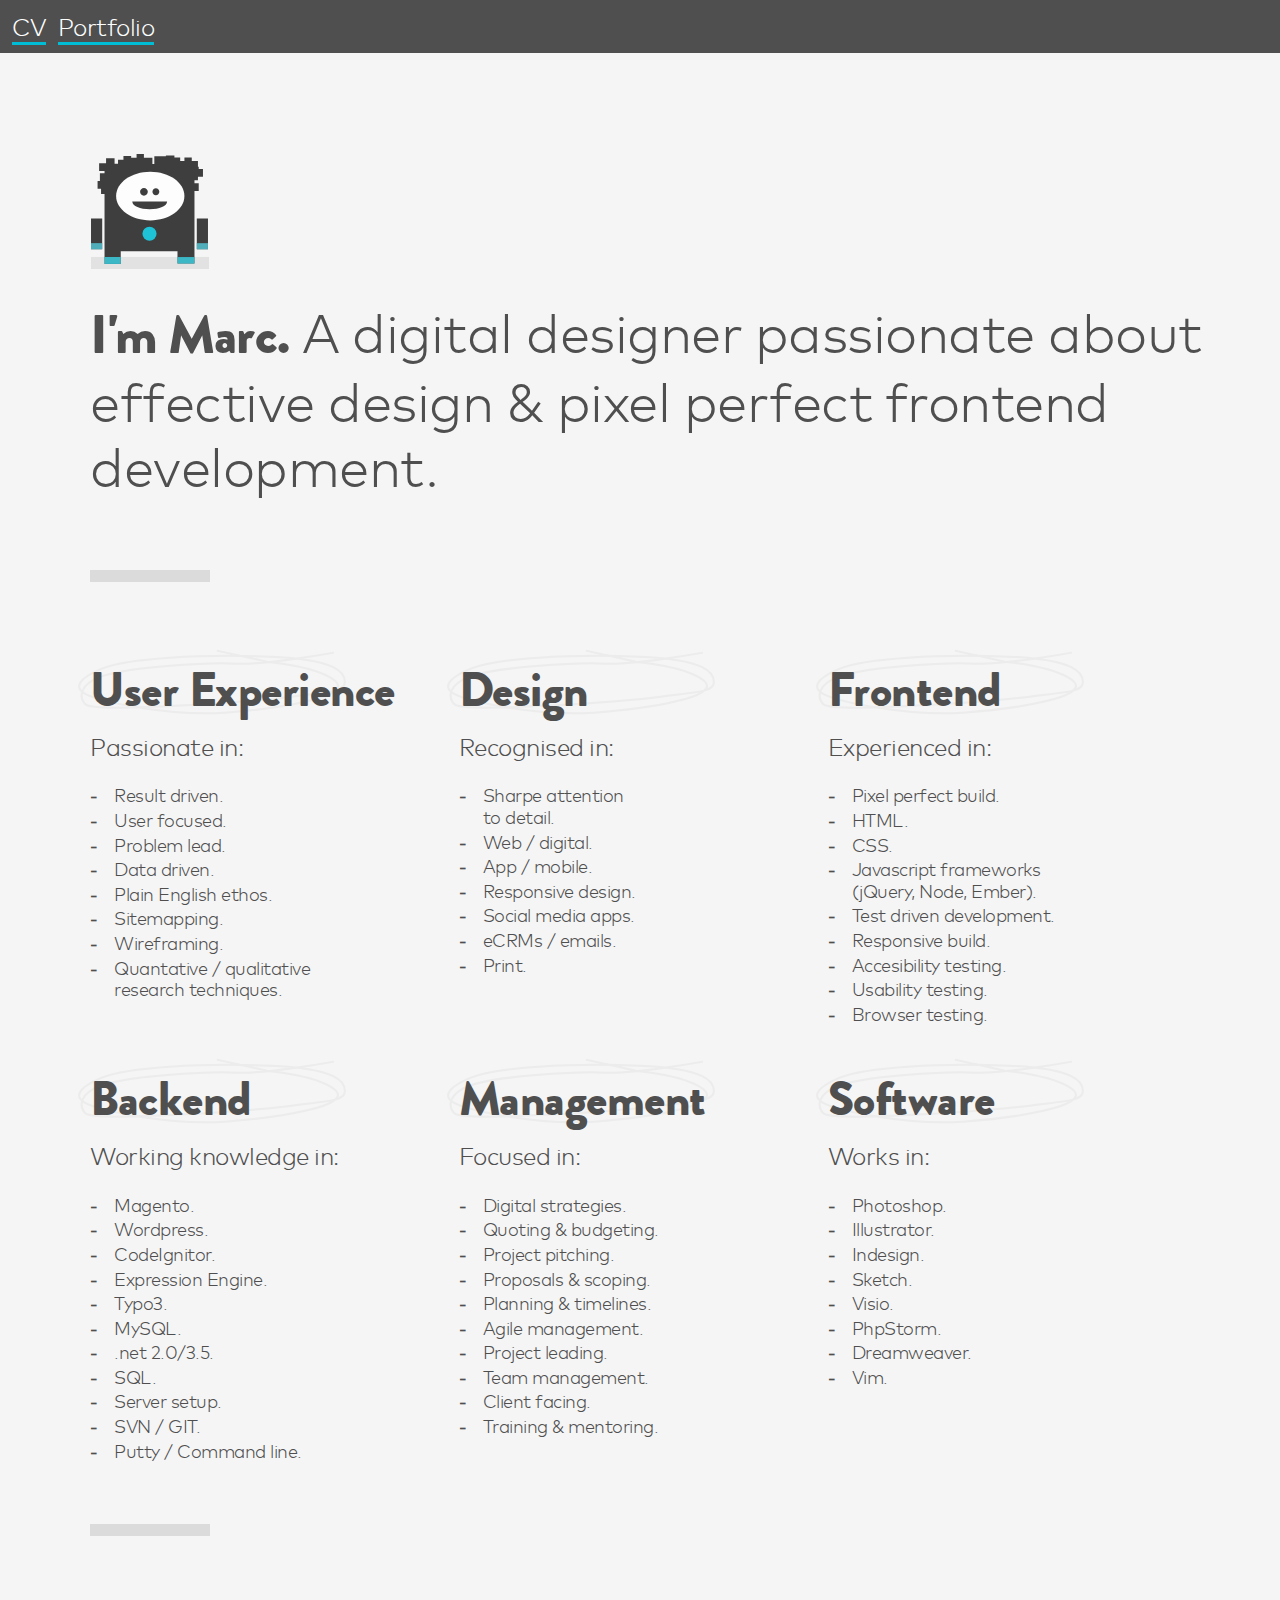
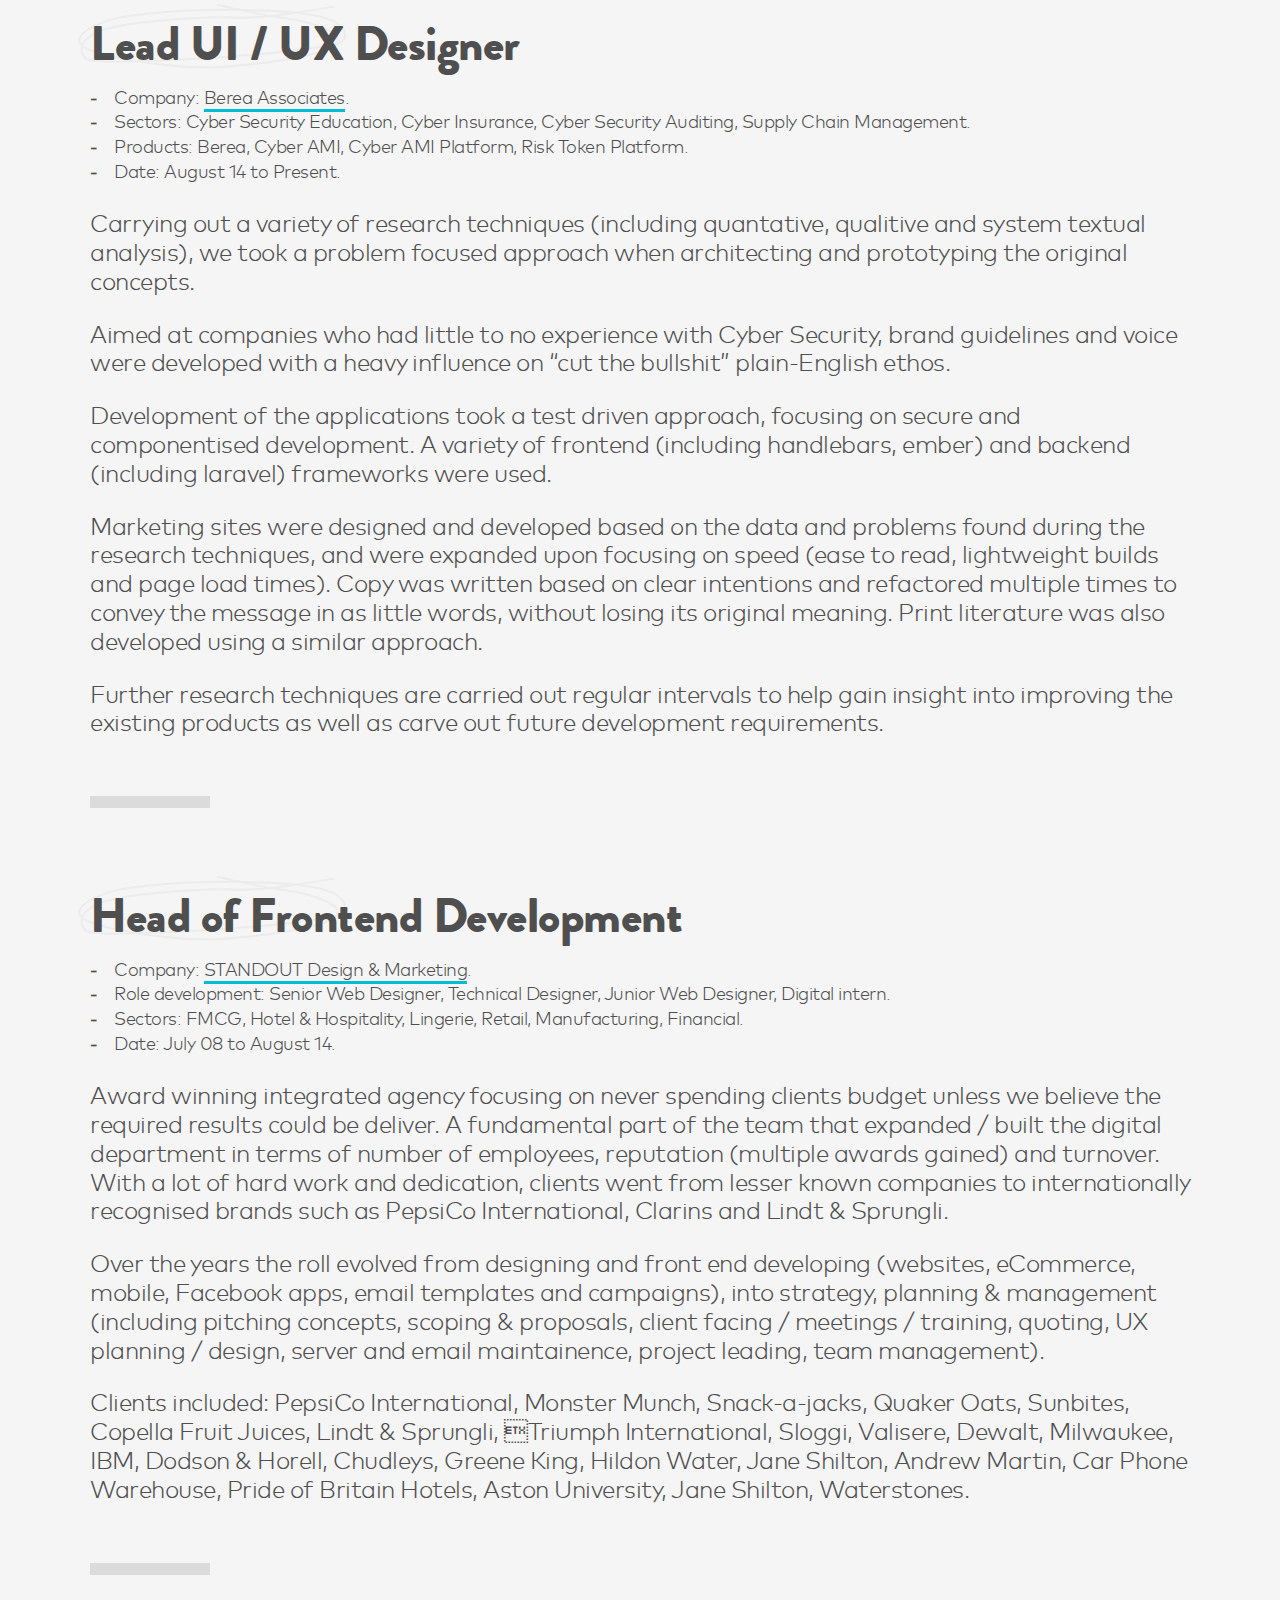
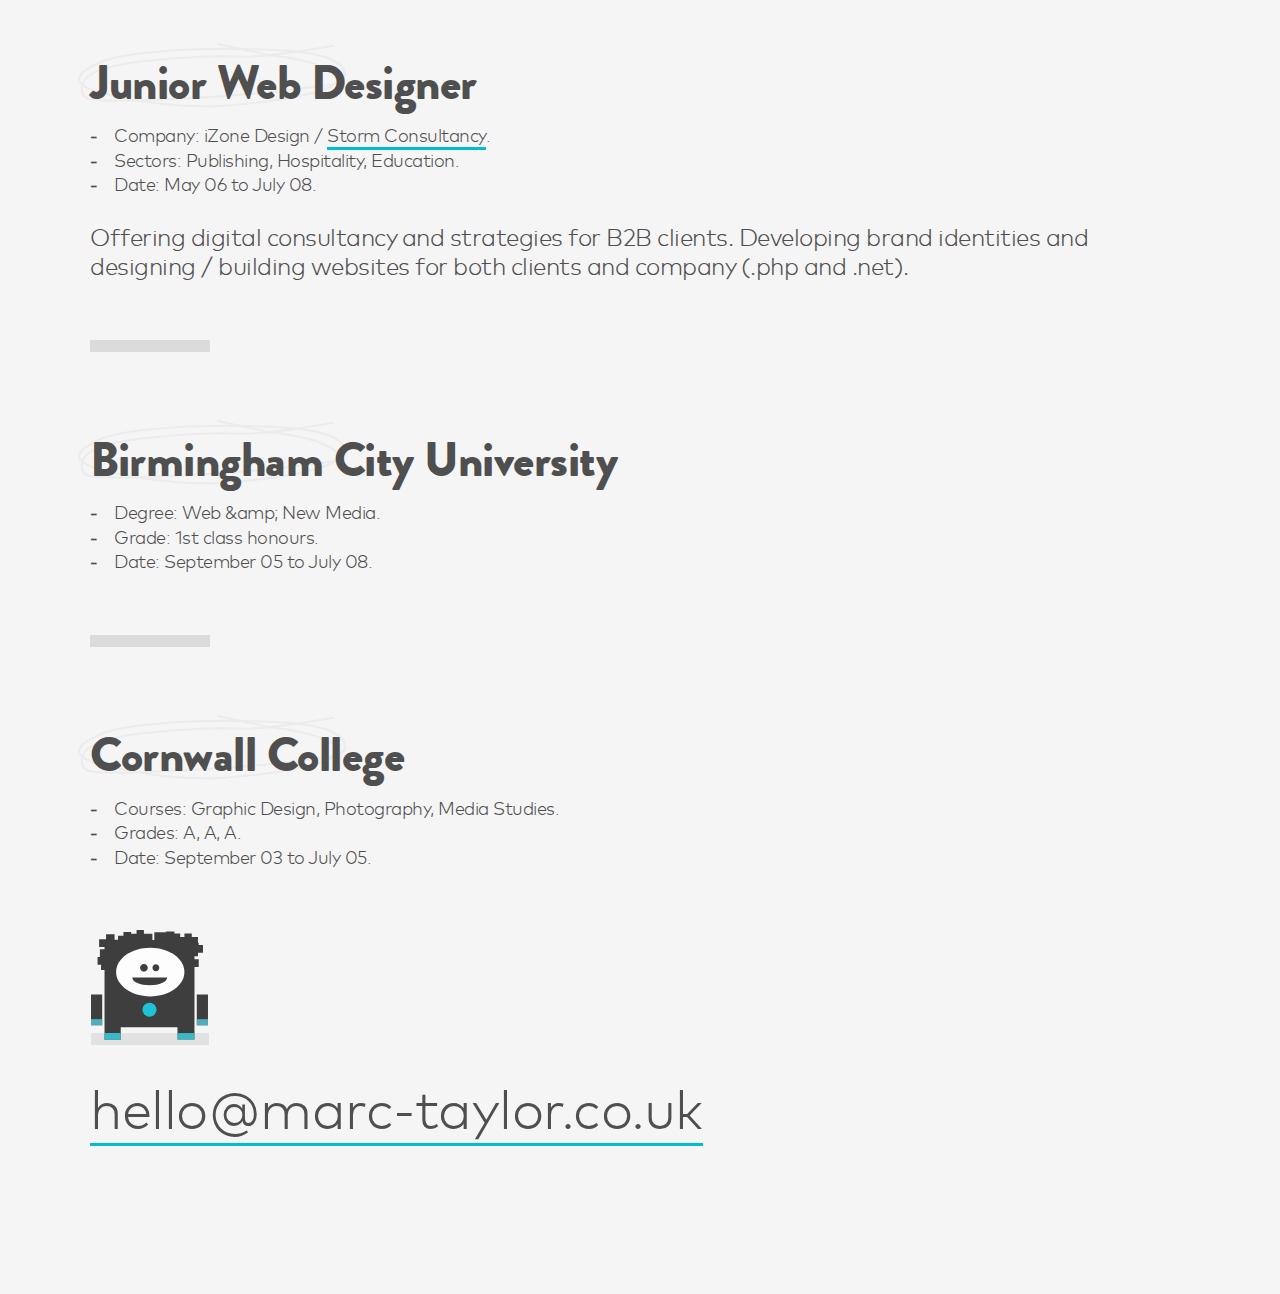
==== commit 9b00b7ff: "copy update" ====
--- a/index.html
+++ b/index.html
@@ -56,6 +56,7 @@
   </header>
   <p>Recognised in:</p>
   <ul>
+    <li>Sharpe attention<br />to detail.</li>
     <li>Web / digital.</li>
     <li>App / mobile.</li>
     <li>Responsive design.</li>
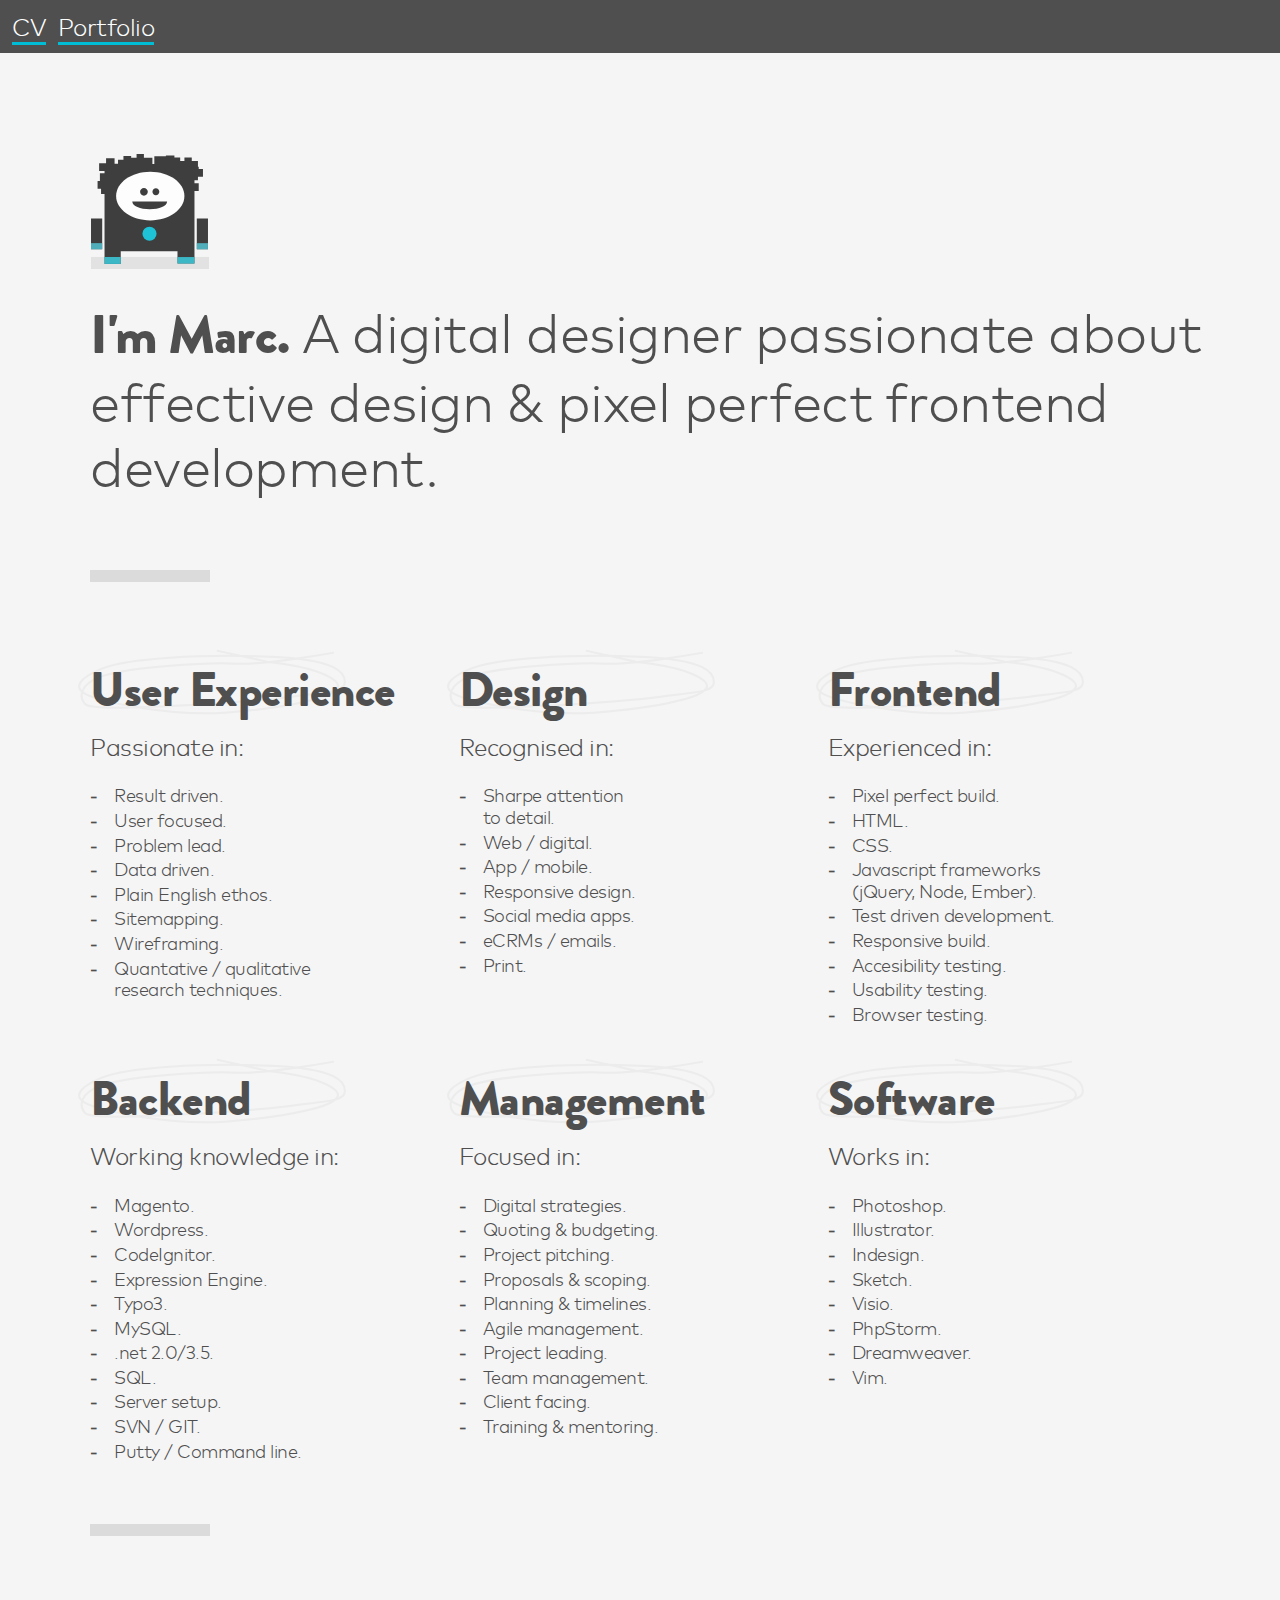
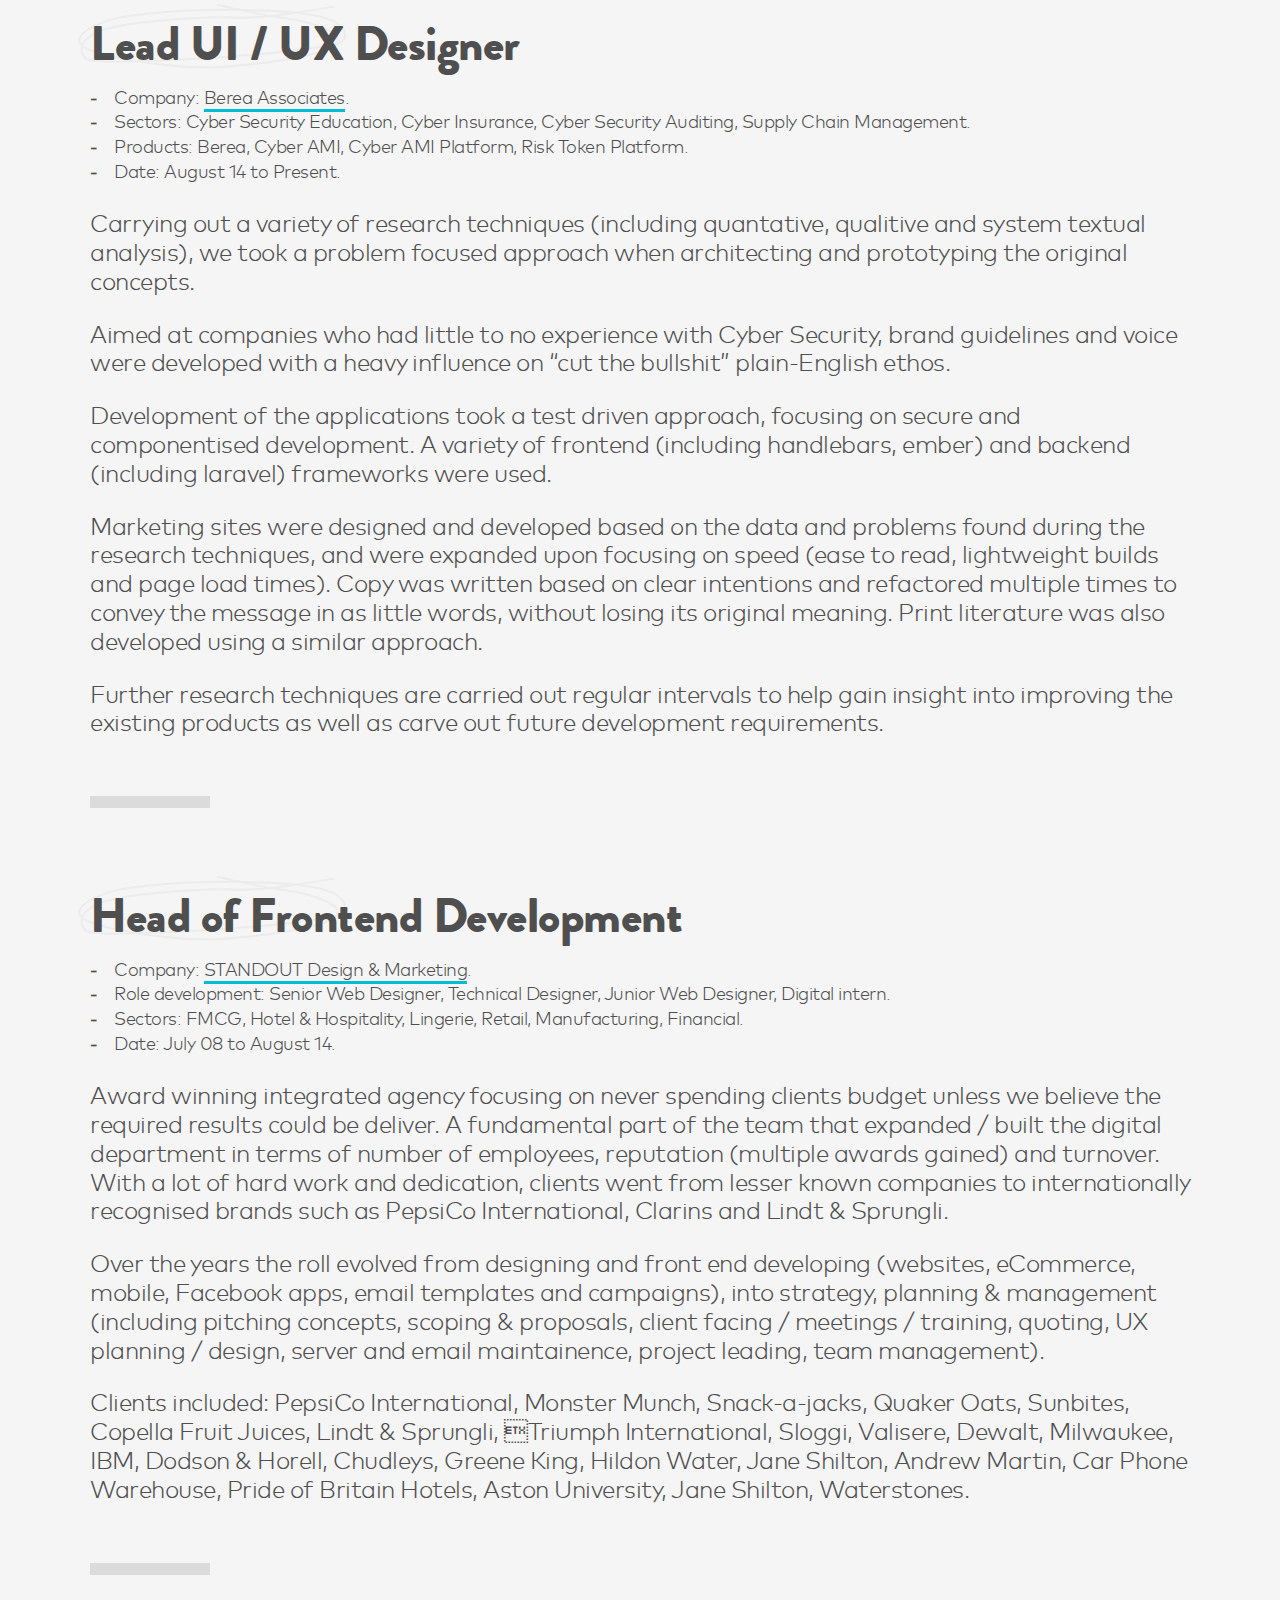
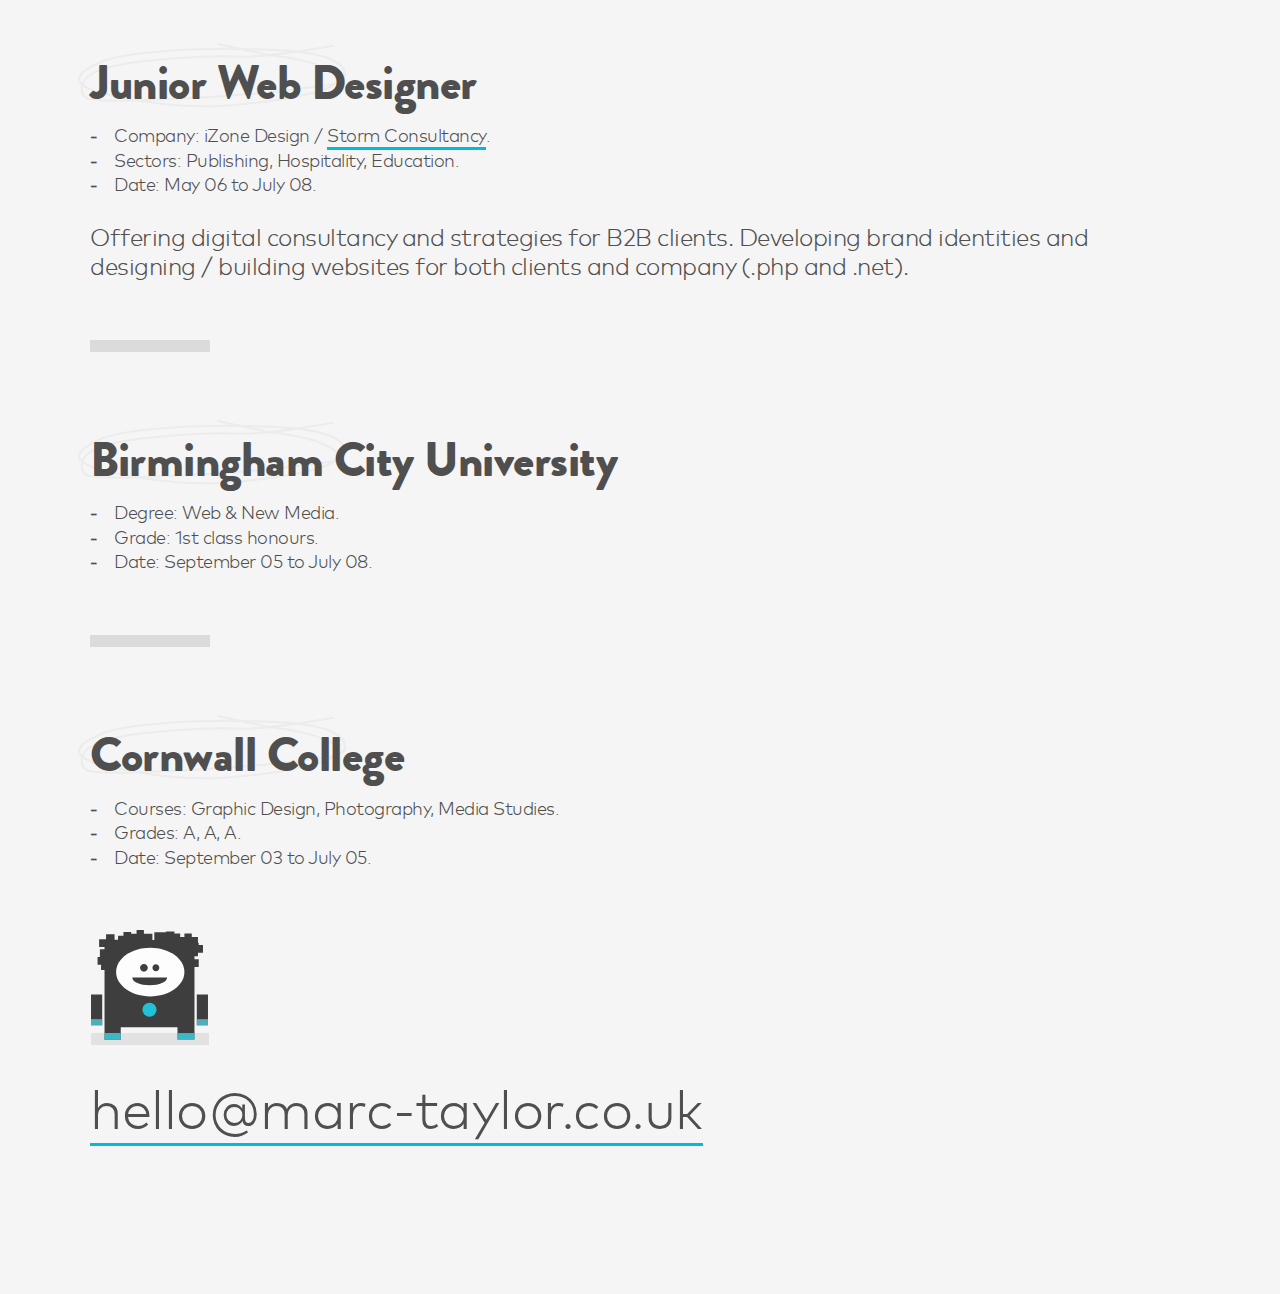
==== commit d9f8ecaa: "replace &amp; with &" ====
--- a/index.html
+++ b/index.html
@@ -234,7 +234,7 @@
     <h1>Birmingham City University</h1>
   </header>
   <ul>
-    <li>Degree: Web &amp;amp; New Media.</li>
+    <li>Degree: Web &amp; New Media.</li>
     <li>Grade: 1st class honours.</li>
     <li>Date: September 05 to July 08.</li>
   </ul>
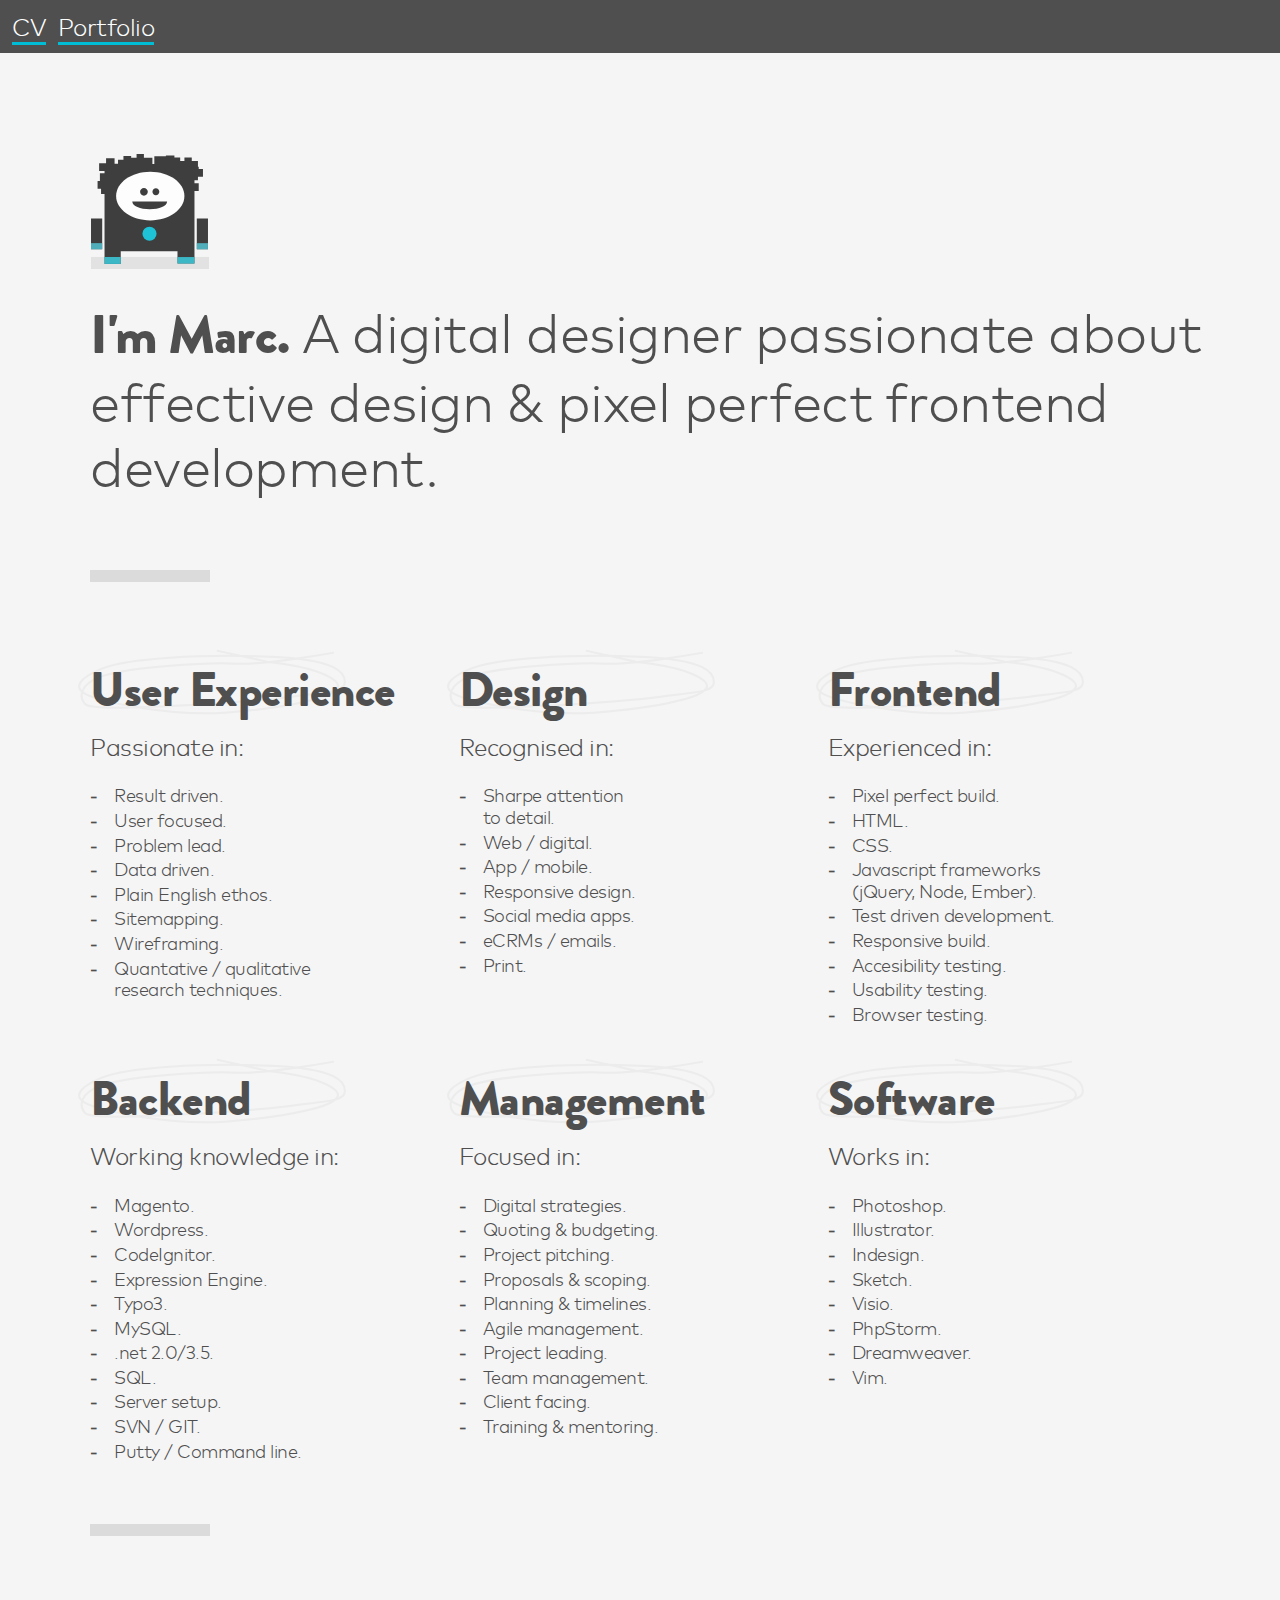
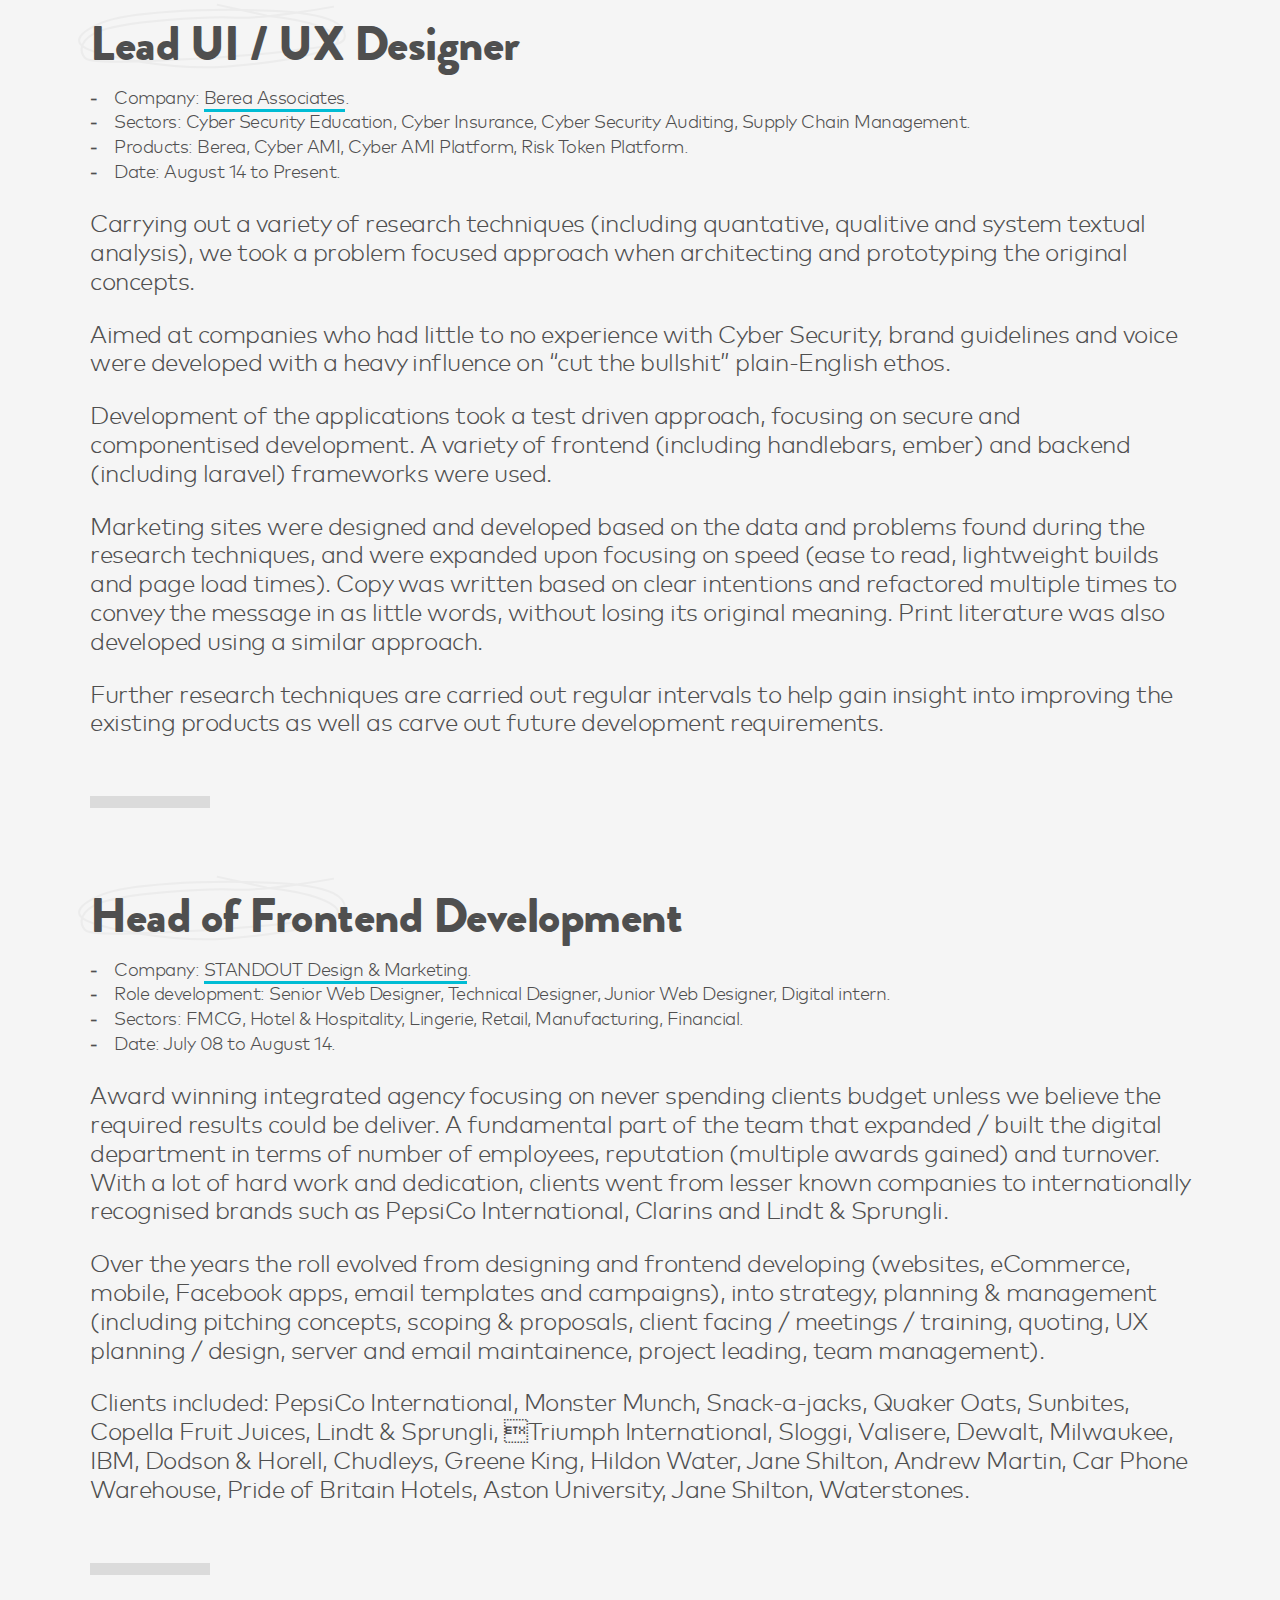
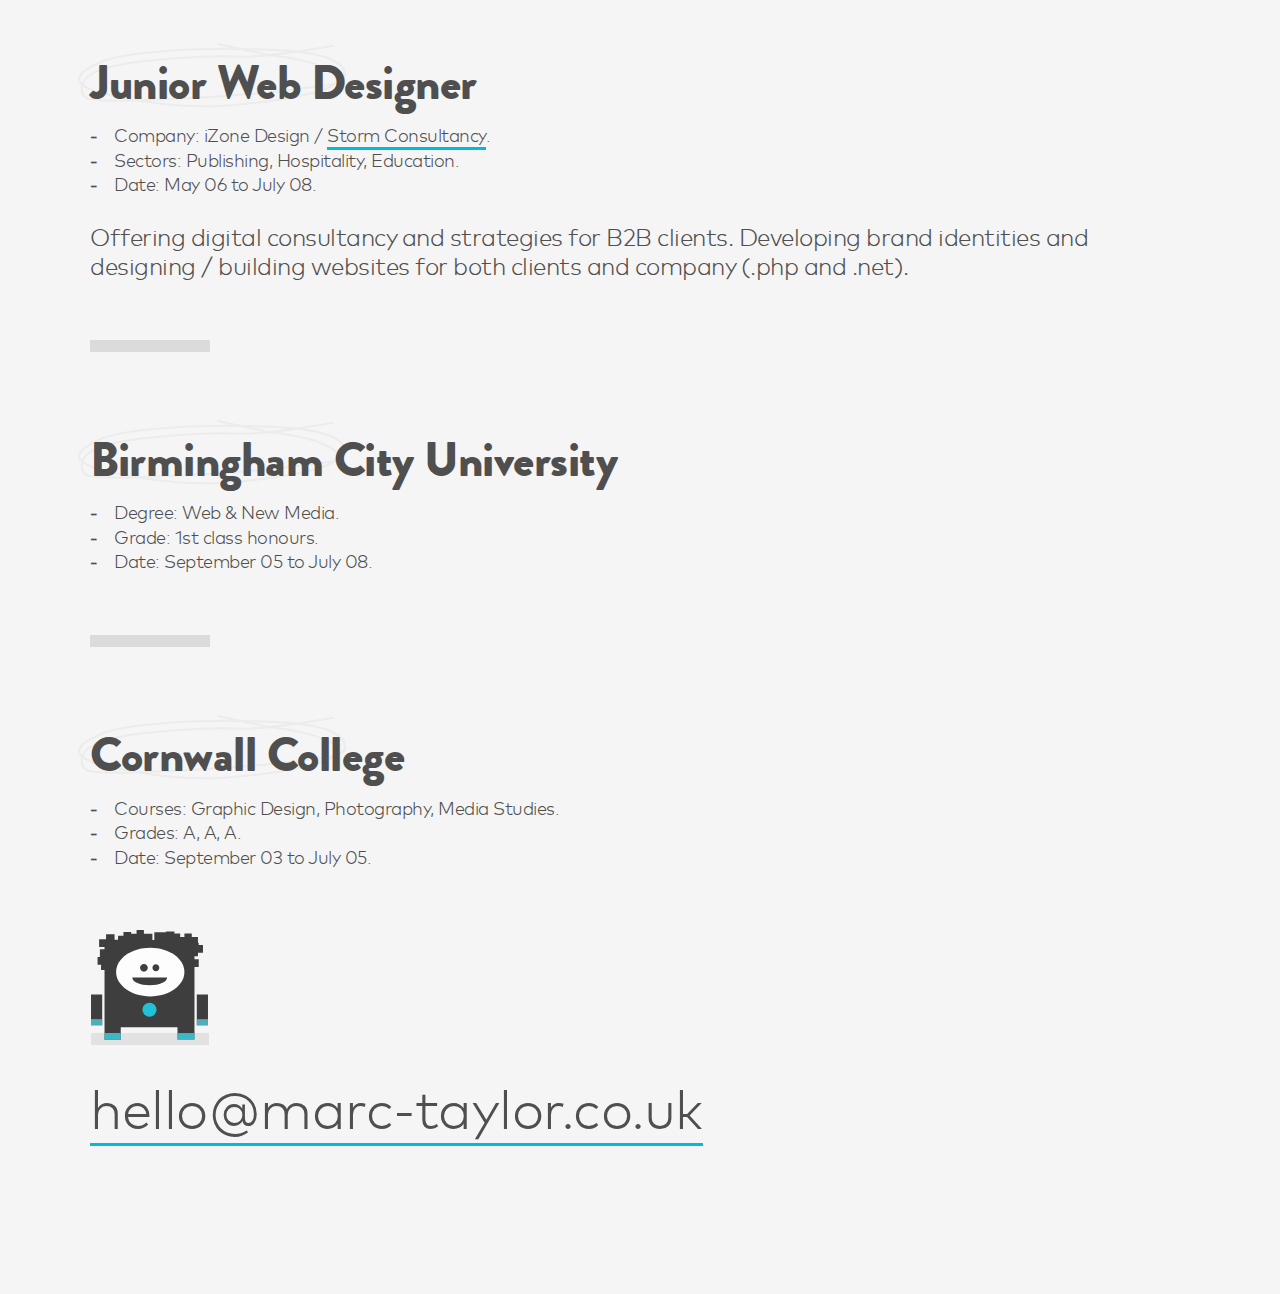
==== commit 76177296: "consistency front end into frontend" ====
--- a/index.html
+++ b/index.html
@@ -197,7 +197,7 @@
     Lindt &amp; Sprungli.
   </p>
   <p>
-    Over the years the roll evolved from designing and front end developing (websites, eCommerce,
+    Over the years the roll evolved from designing and frontend developing (websites, eCommerce,
     mobile, Facebook apps, email templates and campaigns), into strategy, planning &amp; management (including
     pitching concepts, scoping &amp; proposals, client facing / meetings / training, quoting, UX planning / design,
     server and email maintainence, project leading, team management).
